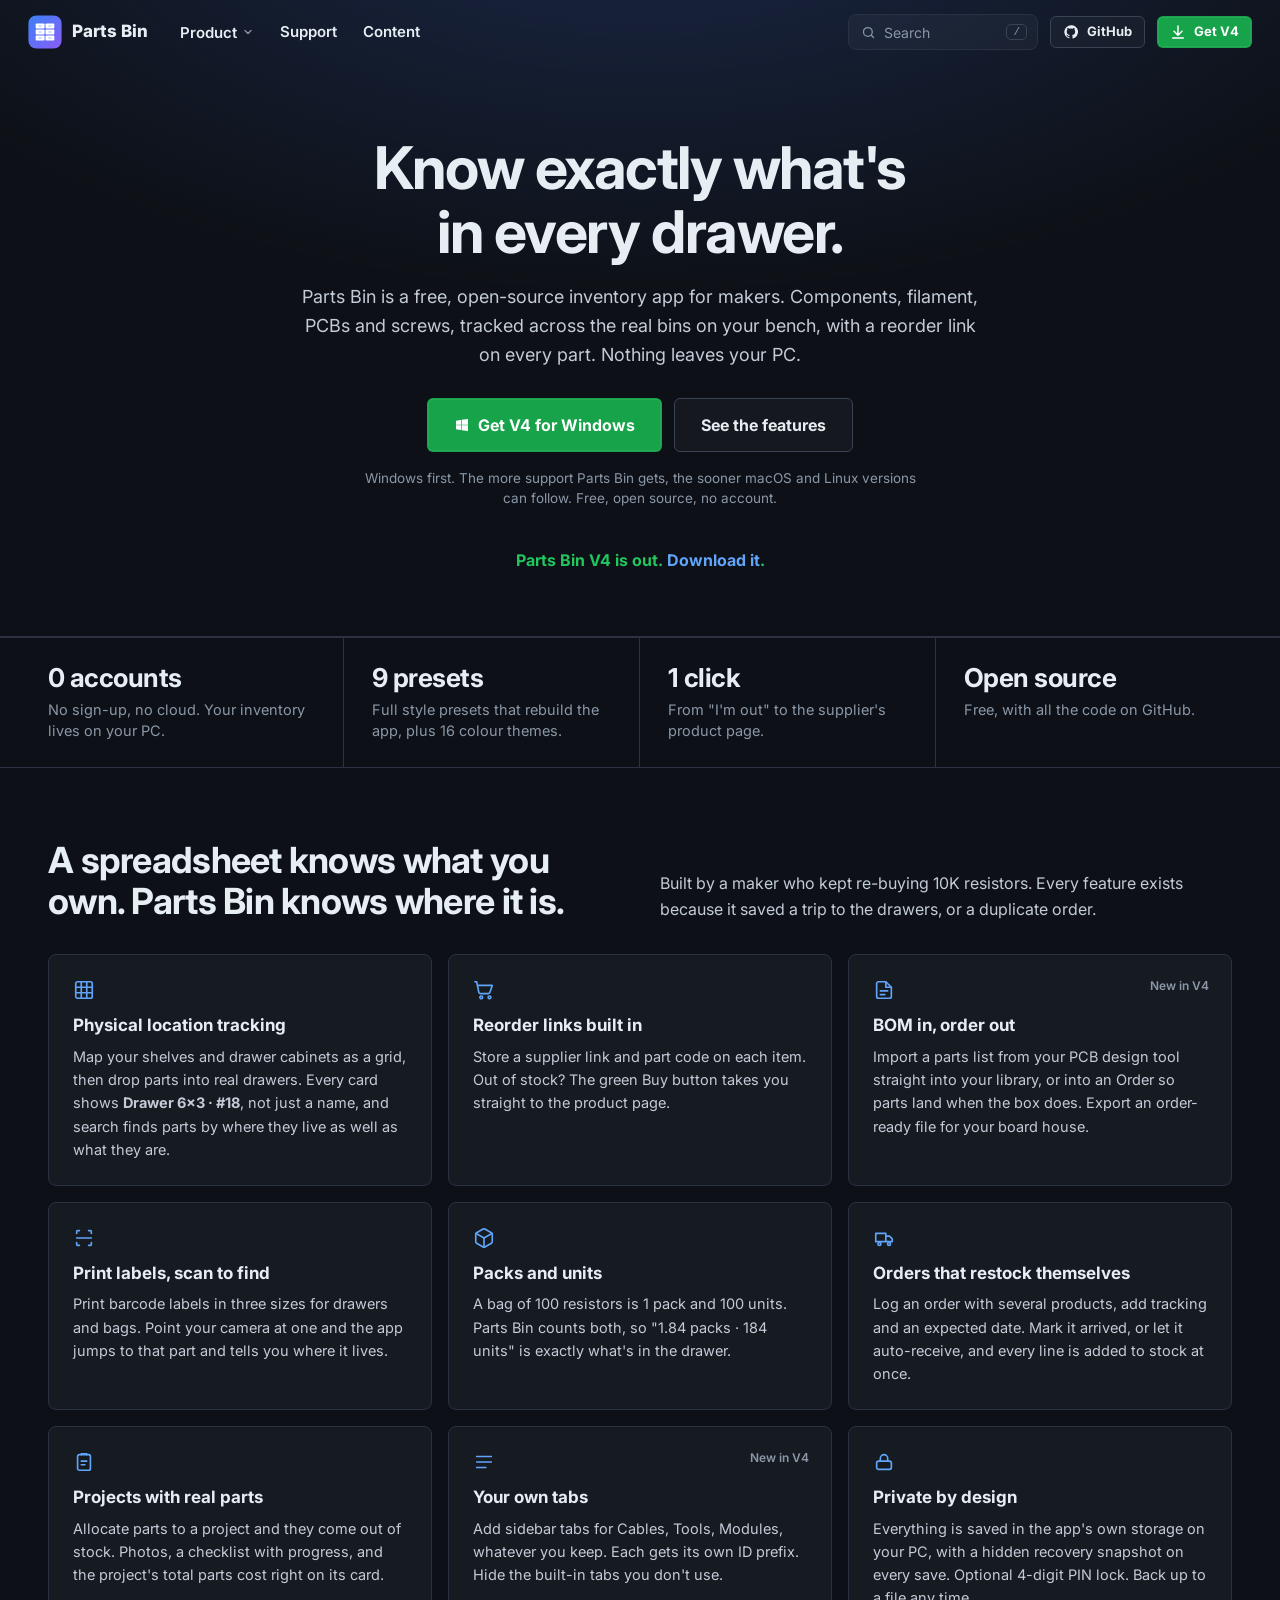
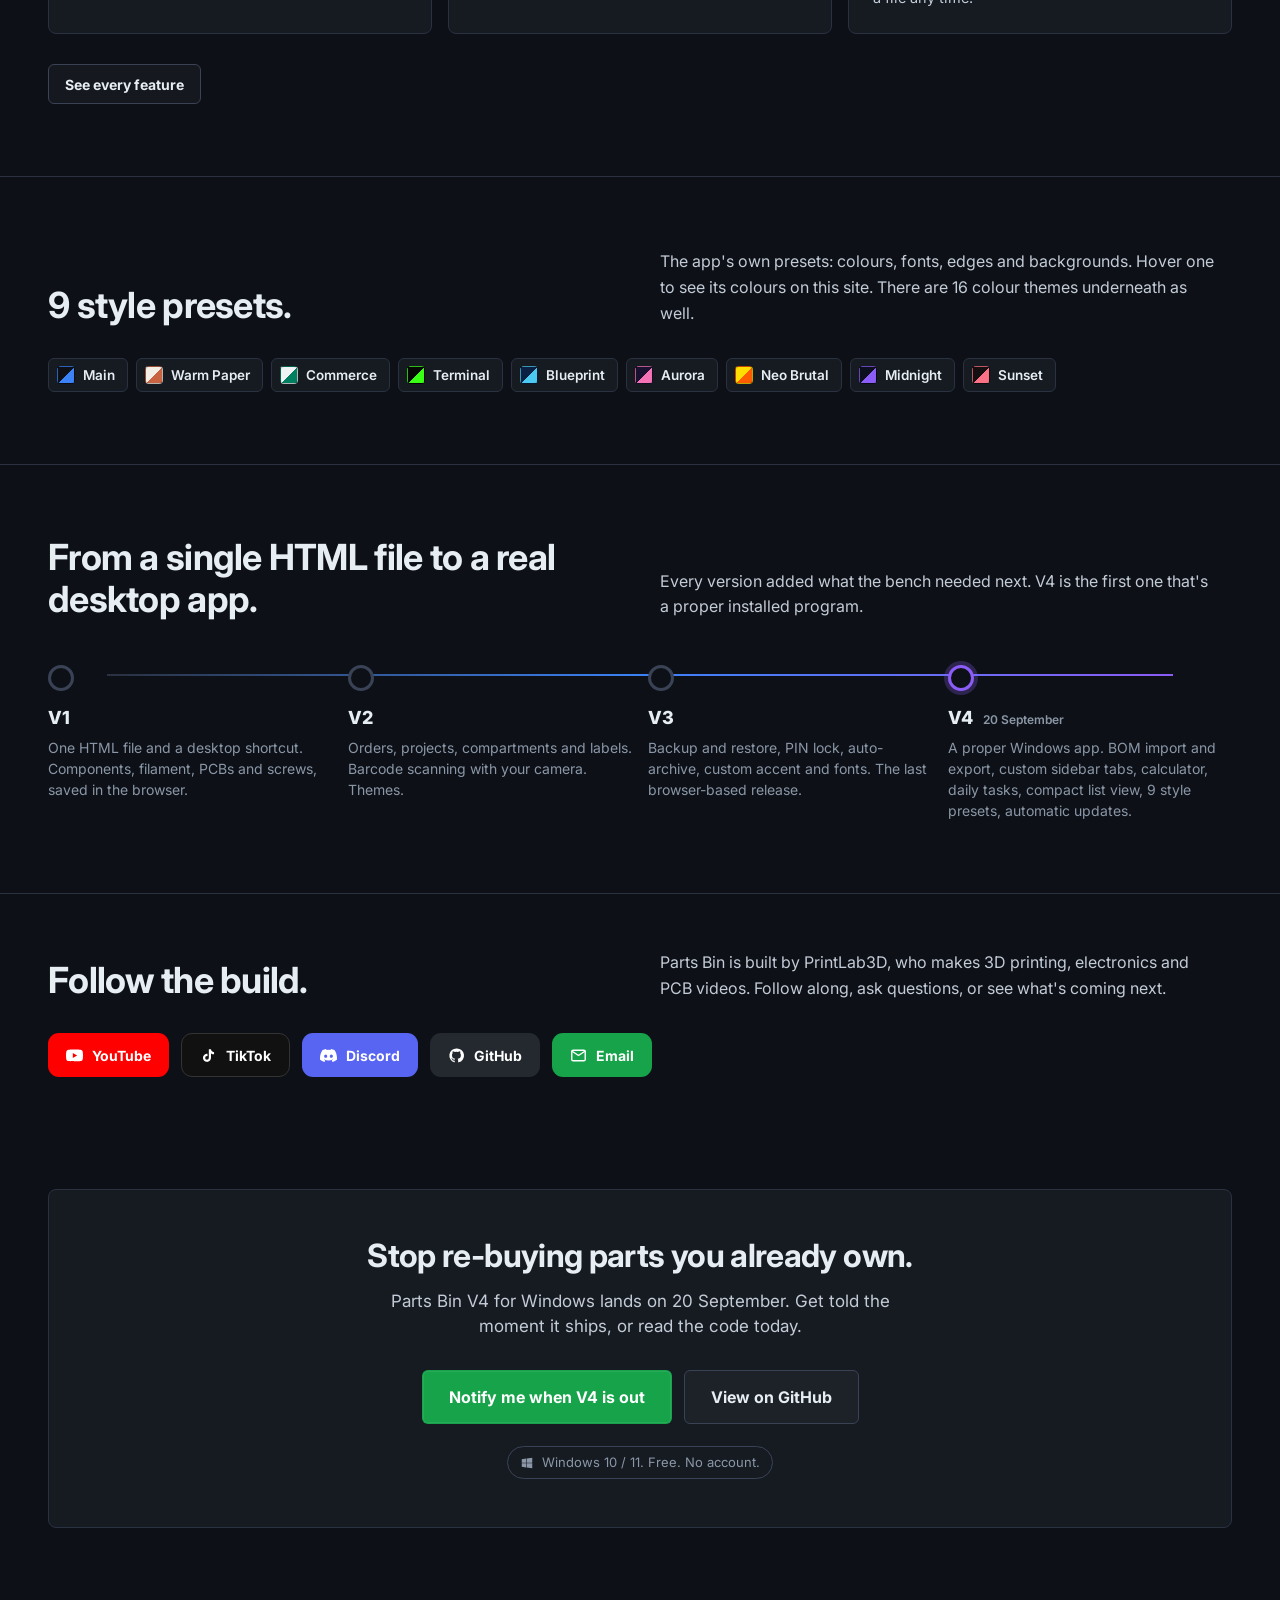
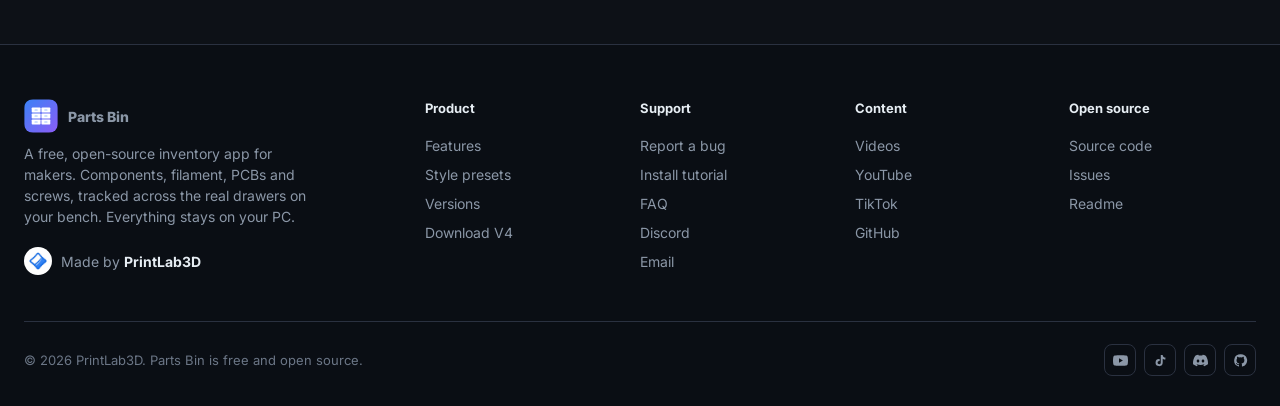
==== index.html @ e919264f "Add Parts Bin website Home, features, download, support and content pages with the V4 release countd" ====
<!DOCTYPE html>
<html lang="en">
<head>
<meta charset="UTF-8">
<meta name="viewport" content="width=device-width, initial-scale=1">
<title>Parts Bin, the inventory app for makers</title>
<meta name="description" content="Parts Bin is a free, open-source inventory app for electronics components, 3D-printer filament, PCBs and screws. It tracks the real drawers on your bench and keeps everything on your own PC.">
<meta name="theme-color" content="#0d1117">
<link rel="icon" href="favicon.ico">
<link rel="icon" type="image/svg+xml" href="assets/img/logo.svg">
<meta property="og:title" content="Parts Bin, the inventory app for makers">
<meta property="og:description" content="Components, filament, PCBs and screws, tracked across the real drawers on your bench. Free, open source, and everything stays on your PC.">
<meta property="og:type" content="website">
<meta property="og:url" content="https://printlab3d-official.github.io/">
<link rel="preconnect" href="https://fonts.googleapis.com"><link rel="preconnect" href="https://fonts.gstatic.com" crossorigin>
<link href="https://fonts.googleapis.com/css2?family=Inter:wght@400;500;600;700;800&display=swap" rel="stylesheet">
<link rel="stylesheet" href="assets/css/site.css">
</head>
<body data-page="home">

<!-- ================= HERO ================= -->
<section class="hero">
  <div class="wrap">
    <h1>Know exactly what's<br>in every drawer.</h1>
    <p class="lead">Parts Bin is a free, open-source inventory app for makers. Components, filament, PCBs and screws, tracked across the real bins on your bench, with a reorder link on every part. Nothing leaves your PC.</p>
    <div class="ctas">
      <a class="btn btn-green btn-lg" href="download.html"><svg viewBox="0 0 24 24" fill="currentColor"><path d="M3 5.5 10.5 4.4v7.1H3zM11.5 4.3 21 3v8.5h-9.5zM3 12.5h7.5v7.1L3 18.5zM11.5 12.5H21V21l-9.5-1.3z"/></svg>Get V4 for Windows</a>
      <a class="btn btn-ghost btn-lg" href="features.html">See the features</a>
    </div>
    <p class="note">Windows first. The more support Parts Bin gets, the sooner macOS and Linux versions can follow. Free, open source, no account.</p>

    <div class="cd" data-countdown>
      <span class="lbl">V4 releases in</span>
      <div class="units">
        <div class="u"><b data-d>0</b><span>days</span></div><span class="sep">:</span>
        <div class="u"><b data-h>00</b><span>hours</span></div><span class="sep">:</span>
        <div class="u"><b data-m>00</b><span>minutes</span></div><span class="sep">:</span>
        <div class="u"><b data-s>00</b><span>seconds</span></div>
      </div>
    </div>
  </div>
</section>

<!-- ================= STATS ================= -->
<div class="stats4"><div class="wrap">
  <div class="s rv"><b>0 accounts</b><span>No sign-up, no cloud. Your inventory lives on your PC.</span></div>
  <div class="s rv d1"><b>9 presets</b><span>Full style presets that rebuild the app, plus 16 colour themes.</span></div>
  <div class="s rv d2"><b>1 click</b><span>From "I'm out" to the supplier's product page.</span></div>
  <div class="s rv d3"><b>Open source</b><span>Free, with all the code on GitHub.</span></div>
</div></div>

<!-- ================= FEATURES ================= -->
<section class="sec" id="features">
  <div class="wrap">
    <div class="shead">
      <h2 class="t rv">A spreadsheet knows what you own. Parts Bin knows where it is.</h2>
      <p class="rv d1">Built by a maker who kept re-buying 10K resistors. Every feature exists because it saved a trip to the drawers, or a duplicate order.</p>
    </div>
    <div class="fgrid">
      <div class="fcard rv"><div class="ic"><svg viewBox="0 0 24 24" fill="none" stroke="currentColor" stroke-width="1.8" stroke-linecap="round" stroke-linejoin="round"><rect x="3" y="3" width="18" height="18" rx="2"/><path d="M3 9h18M3 15h18M9 3v18M15 3v18"/></svg></div><h3>Physical location tracking</h3><p>Map your shelves and drawer cabinets as a grid, then drop parts into real drawers. Every card shows <b>Drawer 6x3 · #18</b>, not just a name, and search finds parts by where they live as well as what they are.</p></div>
      <div class="fcard rv d1"><div class="ic"><svg viewBox="0 0 24 24" fill="none" stroke="currentColor" stroke-width="1.8" stroke-linecap="round" stroke-linejoin="round"><circle cx="9" cy="20" r="1.5"/><circle cx="18" cy="20" r="1.5"/><path d="M2 3h2l2.3 11.4a2 2 0 0 0 2 1.6h8.2a2 2 0 0 0 2-1.6L21 7H6"/></svg></div><h3>Reorder links built in</h3><p>Store a supplier link and part code on each item. Out of stock? The green Buy button takes you straight to the product page.</p></div>
      <div class="fcard rv d2"><span class="tag">New in V4</span><div class="ic"><svg viewBox="0 0 24 24" fill="none" stroke="currentColor" stroke-width="1.8" stroke-linecap="round" stroke-linejoin="round"><path d="M14 3H6a2 2 0 0 0-2 2v14a2 2 0 0 0 2 2h12a2 2 0 0 0 2-2V9z"/><path d="M14 3v6h6M8 13h8M8 17h5"/></svg></div><h3>BOM in, order out</h3><p>Import a parts list from your PCB design tool straight into your library, or into an Order so parts land when the box does. Export an order-ready file for your board house.</p></div>
      <div class="fcard rv"><div class="ic"><svg viewBox="0 0 24 24" fill="none" stroke="currentColor" stroke-width="1.8" stroke-linecap="round" stroke-linejoin="round"><path d="M4 7V5a1 1 0 0 1 1-1h2M17 4h2a1 1 0 0 1 1 1v2M20 17v2a1 1 0 0 1-1 1h-2M7 20H5a1 1 0 0 1-1-1v-2"/><path d="M4 12h16"/></svg></div><h3>Print labels, scan to find</h3><p>Print barcode labels in three sizes for drawers and bags. Point your camera at one and the app jumps to that part and tells you where it lives.</p></div>
      <div class="fcard rv d1"><div class="ic"><svg viewBox="0 0 24 24" fill="none" stroke="currentColor" stroke-width="1.8" stroke-linecap="round" stroke-linejoin="round"><path d="M21 16V8a2 2 0 0 0-1-1.73l-7-4a2 2 0 0 0-2 0l-7 4A2 2 0 0 0 3 8v8a2 2 0 0 0 1 1.73l7 4a2 2 0 0 0 2 0l7-4A2 2 0 0 0 21 16z"/><path d="M3.27 6.96 12 12.01l8.73-5.05M12 22.08V12"/></svg></div><h3>Packs and units</h3><p>A bag of 100 resistors is 1 pack and 100 units. Parts Bin counts both, so "1.84 packs · 184 units" is exactly what's in the drawer.</p></div>
      <div class="fcard rv d2"><div class="ic"><svg viewBox="0 0 24 24" fill="none" stroke="currentColor" stroke-width="1.8" stroke-linecap="round" stroke-linejoin="round"><path d="M3 7h11v9H3zM14 10h4l3 3v3h-7z"/><circle cx="7" cy="18.5" r="1.6"/><circle cx="17.5" cy="18.5" r="1.6"/></svg></div><h3>Orders that restock themselves</h3><p>Log an order with several products, add tracking and an expected date. Mark it arrived, or let it auto-receive, and every line is added to stock at once.</p></div>
      <div class="fcard rv"><div class="ic"><svg viewBox="0 0 24 24" fill="none" stroke="currentColor" stroke-width="1.8" stroke-linecap="round" stroke-linejoin="round"><rect x="5" y="4" width="14" height="17" rx="2"/><path d="M9 4V3h6v1M9 11h6M9 15h4"/></svg></div><h3>Projects with real parts</h3><p>Allocate parts to a project and they come out of stock. Photos, a checklist with progress, and the project's total parts cost right on its card.</p></div>
      <div class="fcard rv d1"><span class="tag">New in V4</span><div class="ic"><svg viewBox="0 0 24 24" fill="none" stroke="currentColor" stroke-width="1.8" stroke-linecap="round" stroke-linejoin="round"><path d="M4 6h16M4 12h16M4 18h10"/></svg></div><h3>Your own tabs</h3><p>Add sidebar tabs for Cables, Tools, Modules, whatever you keep. Each gets its own ID prefix. Hide the built-in tabs you don't use.</p></div>
      <div class="fcard rv d2"><div class="ic"><svg viewBox="0 0 24 24" fill="none" stroke="currentColor" stroke-width="1.8" stroke-linecap="round" stroke-linejoin="round"><rect x="4" y="11" width="16" height="9" rx="2"/><path d="M8 11V8a4 4 0 0 1 8 0v3"/></svg></div><h3>Private by design</h3><p>Everything is saved in the app's own storage on your PC, with a hidden recovery snapshot on every save. Optional 4-digit PIN lock. Back up to a file any time.</p></div>
    </div>
    <div style="margin-top:30px"><a class="btn btn-ghost" href="features.html">See every feature</a></div>
  </div>
</section>

<!-- ================= STYLE PRESETS ================= -->
<section class="sec bt" id="themes">
  <div class="wrap">
    <div class="shead">
      <h2 class="t rv">9 style presets.</h2>
      <p class="rv d1">The app's own presets: colours, fonts, edges and backgrounds. Hover one to see its colours on this site. There are 16 colour themes underneath as well.</p>
    </div>
    <div class="pgrid rv d1" id="pgrid"></div>
  </div>
</section>

<!-- ================= VERSIONS ================= -->
<section class="sec bt" id="versions">
  <div class="wrap">
    <div class="shead">
      <h2 class="t rv">From a single HTML file to a real desktop app.</h2>
      <p class="rv d1">Every version added what the bench needed next. V4 is the first one that's a proper installed program.</p>
    </div>
    <div class="tl" style="margin-top:0">
      <div class="v rv"><h4>V1</h4><p>One HTML file and a desktop shortcut. Components, filament, PCBs and screws, saved in the browser.</p></div>
      <div class="v rv d1"><h4>V2</h4><p>Orders, projects, compartments and labels. Barcode scanning with your camera. Themes.</p></div>
      <div class="v rv d2"><h4>V3</h4><p>Backup and restore, PIN lock, auto-archive, custom accent and fonts. The last browser-based release.</p></div>
      <div class="v now rv d3"><h4>V4 <small>20 September</small></h4><p>A proper Windows app. BOM import and export, custom sidebar tabs, calculator, daily tasks, compact list view, 9 style presets, automatic updates.</p></div>
    </div>
  </div>
</section>

<!-- ================= SOCIALS ================= -->
<section class="sec bt tight" id="social">
  <div class="wrap">
    <div class="shead"><h2 class="t rv">Follow the build.</h2><p class="rv d1">Parts Bin is built by PrintLab3D, who makes 3D printing, electronics and PCB videos. Follow along, ask questions, or see what's coming next.</p></div>
    <div class="socials rv d2" style="justify-content:flex-start;margin-top:0">
      <a class="social" style="background:#FF0000" href="https://www.youtube.com/@PrintLab3D000" target="_blank" rel="noopener"><svg viewBox="0 0 24 24" fill="currentColor"><path d="M23.5 6.2a3 3 0 0 0-2.1-2.1C19.5 3.6 12 3.6 12 3.6s-7.5 0-9.4.5A3 3 0 0 0 .5 6.2 31 31 0 0 0 0 12a31 31 0 0 0 .5 5.8 3 3 0 0 0 2.1 2.1c1.9.5 9.4.5 9.4.5s7.5 0 9.4-.5a3 3 0 0 0 2.1-2.1A31 31 0 0 0 24 12a31 31 0 0 0-.5-5.8zM9.6 15.6V8.4l6.2 3.6z"/></svg>YouTube</a>
      <a class="social" style="background:#111;border:1px solid #333" href="https://www.tiktok.com/@printlab3d64" target="_blank" rel="noopener"><svg viewBox="0 0 24 24" fill="currentColor"><path d="M16.6 5.82A4.28 4.28 0 0 1 15.54 3h-3.09v12.4a2.59 2.59 0 1 1-2.6-2.6c.27 0 .53.04.78.12V9.66a5.7 5.7 0 1 0 4.91 5.64V9.01a7.35 7.35 0 0 0 4.3 1.38V7.3a4.35 4.35 0 0 1-3.24-1.48z"/></svg>TikTok</a>
      <a class="social" style="background:#5865F2" href="https://discord.gg/n8M3V4SaHJ" target="_blank" rel="noopener"><svg viewBox="0 0 24 24" fill="currentColor"><path d="M20.317 4.369a19.79 19.79 0 0 0-4.885-1.515.074.074 0 0 0-.079.037c-.21.375-.444.864-.608 1.249a18.27 18.27 0 0 0-5.487 0 12.64 12.64 0 0 0-.617-1.25.077.077 0 0 0-.079-.036A19.736 19.736 0 0 0 3.677 4.37a.07.07 0 0 0-.032.027C.533 9.046-.32 13.58.099 18.057a.082.082 0 0 0 .031.057 19.9 19.9 0 0 0 5.993 3.03.078.078 0 0 0 .084-.028c.462-.63.874-1.295 1.226-1.994a.076.076 0 0 0-.041-.106 13.107 13.107 0 0 1-1.872-.892.077.077 0 0 1-.008-.128c.126-.094.252-.192.372-.291a.074.074 0 0 1 .077-.01c3.928 1.793 8.18 1.793 12.062 0a.074.074 0 0 1 .078.009c.12.099.246.198.373.292a.077.077 0 0 1-.006.127 12.3 12.3 0 0 1-1.873.891.077.077 0 0 0-.041.107c.36.698.772 1.362 1.225 1.993a.076.076 0 0 0 .084.028 19.839 19.839 0 0 0 6.002-3.03.077.077 0 0 0 .032-.054c.5-5.177-.838-9.674-3.549-13.66a.061.061 0 0 0-.031-.03zM8.02 15.331c-1.183 0-2.157-1.085-2.157-2.419 0-1.333.955-2.419 2.157-2.419 1.21 0 2.176 1.096 2.157 2.42 0 1.333-.956 2.418-2.157 2.418zm7.975 0c-1.183 0-2.157-1.085-2.157-2.419 0-1.333.955-2.419 2.157-2.419 1.21 0 2.176 1.096 2.157 2.42 0 1.333-.946 2.418-2.157 2.418z"/></svg>Discord</a>
      <a class="social" style="background:#24292f" href="https://github.com/PrintLab3D-Official" target="_blank" rel="noopener"><svg viewBox="0 0 24 24" fill="currentColor"><path d="M12 2a10 10 0 0 0-3.2 19.5c.5.1.7-.2.7-.5v-1.7C6.7 19.7 6.1 18 6.1 18c-.4-1.1-1-1.4-1-1.4-.9-.6.1-.6.1-.6 1 .1 1.5 1 1.5 1 .9 1.5 2.3 1.1 2.9.8.1-.6.3-1.1.6-1.3-2.2-.3-4.6-1.1-4.6-5 0-1.1.4-2 1-2.7 0-.3-.4-1.3.1-2.7 0 0 .8-.3 2.7 1a9.4 9.4 0 0 1 5 0c1.9-1.3 2.7-1 2.7-1 .5 1.4.2 2.4.1 2.7.6.7 1 1.6 1 2.7 0 3.9-2.4 4.7-4.6 5 .4.3.7.9.7 1.9v2.8c0 .3.2.6.7.5A10 10 0 0 0 12 2z"/></svg>GitHub</a>
      <a class="social" style="background:#16a34a" href="mailto:PrintLab3D@outlook.com.au"><svg viewBox="0 0 24 24" fill="none" stroke="currentColor" stroke-width="2" stroke-linecap="round" stroke-linejoin="round"><rect x="2.5" y="4.5" width="19" height="15" rx="2"/><path d="M3 6l9 6 9-6"/></svg>Email</a>
    </div>
  </div>
</section>

<!-- ================= CTA ================= -->
<section class="sec tight">
  <div class="wrap">
    <div class="band rv">
      <h2>Stop re-buying parts you already own.</h2>
      <p>Parts Bin V4 for Windows lands on 20 September. Get told the moment it ships, or read the code today.</p>
      <div class="ctas">
        <a class="btn btn-green btn-lg" href="#" data-notify>Notify me when V4 is out</a>
        <a class="btn btn-ghost btn-lg" href="https://github.com/PrintLab3D-Official/Part-bin" target="_blank" rel="noopener">View on GitHub</a>
      </div>
      <div class="win"><svg viewBox="0 0 24 24" fill="currentColor"><path d="M3 5.5 10.5 4.4v7.1H3zM11.5 4.3 21 3v8.5h-9.5zM3 12.5h7.5v7.1L3 18.5zM11.5 12.5H21V21l-9.5-1.3z"/></svg>Windows 10 / 11. Free. No account.</div>
    </div>
  </div>
</section>

<script src="assets/js/site.js"></script>
</body>
</html>
---- assets/css/site.css ----
/* =====================================================================
   Parts Bin website, shared stylesheet
   Every colour is a variable so the theme hover can recolour the whole
   site. Defaults mirror the app's own "Dark" theme.
   ===================================================================== */
:root{
  --bg:#0d1117; --bg0:#0a0e14; --bg2:#161b22; --bg3:#1c2230; --bg4:#21283a;
  --line:#2a3140; --line2:#3a4256;
  --txt:#e6edf3; --txt2:#c3cbd6; --mut:#8b97a7; --mut2:#6b7686;
  --accent:#3b82f6; --accent2:#60a5fa; --violet:#8b5cf6;
  --green:#22c55e; --green2:#16a34a; --amber:#f59e0b; --red:#ef4444;
  --hero:#1b2848; --onaccent:#fff;
  --radius:14px;
  --shadow:0 8px 30px rgba(0,0,0,.35); --shadow-lg:0 30px 80px rgba(0,0,0,.55);
  --font:"Inter",-apple-system,BlinkMacSystemFont,"Segoe UI",Roboto,Helvetica,Arial,sans-serif;
  --mono:ui-monospace,SFMono-Regular,"SF Mono",Menlo,Consolas,"Liberation Mono",monospace;
  --nav-h:64px; --max:1680px; --rad:8px; --rad-sm:6px;
}
:root.light{--shadow:0 8px 30px rgba(20,30,50,.12);--shadow-lg:0 30px 80px rgba(20,30,50,.18)}
*{box-sizing:border-box;margin:0;padding:0}
html{scroll-behavior:smooth;-webkit-text-size-adjust:100%}
html.theming,html.theming *{transition:background-color .35s,color .35s,border-color .35s!important}
body{font-family:var(--site-font,var(--font));background:var(--bg);color:var(--txt);line-height:1.5;-webkit-font-smoothing:antialiased;overflow-x:hidden}
img,svg{display:block;max-width:100%}
a{color:var(--accent2);text-decoration:none}
a:hover{text-decoration:underline}
button{font-family:inherit;cursor:pointer;border:none;background:none;color:inherit}
::selection{background:color-mix(in srgb,var(--accent) 35%,transparent)}
.wrap{max-width:var(--max);margin:0 auto;padding:0 48px}
@media (max-width:760px){.wrap{padding:0 20px}}
:focus-visible{outline:2px solid var(--accent2);outline-offset:3px;border-radius:6px}
code{font-family:var(--mono);font-size:.9em;background:var(--bg3);padding:1px 6px;border-radius:5px;color:var(--accent2)}

/* ---------- header: transparent over the hero, like GitHub ---------- */
.hdr{position:sticky;top:0;z-index:50;height:var(--nav-h);background:transparent;transition:background .25s,box-shadow .25s}
.hdr.solid{background:var(--bg);background:color-mix(in srgb,var(--bg) 88%,transparent);backdrop-filter:blur(14px);-webkit-backdrop-filter:blur(14px);box-shadow:0 1px 0 var(--line)}
.hdr .wrap{display:flex;align-items:center;gap:6px;height:100%;max-width:none;padding:0 28px}
.brand{display:flex;align-items:center;gap:10px;font-weight:800;font-size:17px;color:var(--txt);margin-right:14px;white-space:nowrap}
.brand:hover{text-decoration:none}
.brand img{width:34px;height:34px;border-radius:9px;box-shadow:0 4px 14px rgba(99,102,241,.35)}
.nav{display:flex;align-items:center;gap:2px}
.nav>li{list-style:none;position:relative}
.nav>li>a,.nav>li>button{display:flex;align-items:center;gap:5px;padding:9px 12px;border-radius:8px;font-size:15px;font-weight:600;color:var(--txt)}
.nav>li>a:hover,.nav>li>button:hover,.nav>li.open>button{background:color-mix(in srgb,var(--txt) 8%,transparent);text-decoration:none}
.nav .chev{width:12px;height:12px;opacity:.6;transition:transform .2s}
.nav>li.open .chev{transform:rotate(180deg)}
.menu{position:absolute;top:100%;margin-top:8px;left:0;min-width:300px;background:var(--bg2);border:1px solid var(--line);border-radius:12px;box-shadow:var(--shadow-lg);padding:8px;opacity:0;transform:translateY(-6px);pointer-events:none;transition:opacity .16s,transform .16s;z-index:60}
.nav>li.open .menu{opacity:1;transform:none;pointer-events:auto}
.menu a{display:flex;gap:12px;align-items:flex-start;padding:10px;border-radius:9px;color:var(--txt)}
.menu a:hover{background:var(--bg3);text-decoration:none}
.menu .mi{width:36px;height:36px;border-radius:9px;display:grid;place-items:center;flex-shrink:0;background:var(--bg3);color:var(--accent2)}
.menu .mi svg{width:18px;height:18px}
.menu b{display:block;font-size:14px}
.menu span{display:block;font-size:12.5px;color:var(--mut);line-height:1.35}
.menu::before{content:"";position:absolute;left:0;right:0;top:-10px;height:12px}
.hdr .sp{flex:1}
.srch{display:flex;align-items:center;gap:8px;height:36px;padding:0 10px 0 12px;border:1px solid var(--line);border-radius:8px;background:color-mix(in srgb,var(--txt) 4%,transparent);color:var(--mut);font-size:14px;min-width:190px;cursor:text}
.srch:hover{border-color:var(--line2);color:var(--txt)}
.srch svg{width:15px;height:15px;flex-shrink:0}
.srch kbd{margin-left:auto;font-family:var(--mono);font-size:11px;border:1px solid var(--line2);border-radius:5px;padding:1px 6px;color:var(--mut)}
.btn{display:inline-flex;align-items:center;justify-content:center;gap:8px;height:40px;padding:0 16px;border-radius:var(--rad-sm);font-weight:700;font-size:14px;white-space:nowrap;transition:.15s;border:1px solid transparent}
.btn:hover{text-decoration:none}
.btn svg{width:16px;height:16px}
.btn-ghost{border-color:var(--line2);color:var(--txt);background:color-mix(in srgb,var(--txt) 3%,transparent)}
.btn-ghost:hover{background:color-mix(in srgb,var(--txt) 8%,transparent)}
.btn-green{background:var(--green2);color:#fff;box-shadow:0 0 0 1px rgba(255,255,255,.08) inset}
.btn-green:hover{filter:brightness(1.1)}
.btn-blue{background:var(--accent);color:var(--onaccent)}
.btn-blue:hover{background:var(--accent2)}
.btn-lg{height:54px;padding:0 26px;font-size:16px;border-radius:var(--rad-sm)}
.btn-sm{height:32px;padding:0 12px;font-size:13px}
.hdr .cta{margin-left:6px}
.burger{display:none;width:40px;height:40px;border-radius:8px;place-items:center;border:1px solid var(--line)}
.burger svg{width:20px;height:20px}
@media (max-width:960px){
  .nav{position:fixed;inset:var(--nav-h) 0 0 0;background:var(--bg);flex-direction:column;align-items:stretch;padding:14px 20px;gap:4px;overflow:auto;display:none;border-top:1px solid var(--line)}
  .nav.show{display:flex}
  .nav>li>a,.nav>li>button{width:100%;font-size:17px;padding:13px 10px}
  .menu{position:static;opacity:1;transform:none;pointer-events:auto;display:none;box-shadow:none;border:none;background:transparent;padding:0 0 6px 8px;min-width:0}
  .nav>li.open .menu{display:block}
  .srch{display:none}
  .burger{display:grid}
  .hdr .cta.hide-m{display:none}
}

/* ---------- hero ---------- */
.hero{position:relative;margin-top:calc(-1 * var(--nav-h));padding:calc(var(--nav-h) + 72px) 0 64px;text-align:center;background:radial-gradient(1400px 700px at 50% -20%,var(--hero) 0%,transparent 60%),var(--bg);border-bottom:1px solid var(--line)}
.hero .wrap{position:relative;z-index:2}
.hero h1{font-size:clamp(36px,4.6vw,64px);line-height:1.08;letter-spacing:-.025em;font-weight:700;max-width:900px;margin:0 auto}
.hero h1 .g{color:var(--accent2)}
.hero p.lead{font-size:18px;color:var(--txt2);max-width:680px;margin:20px auto 28px;line-height:1.6}
.hero .ctas{display:flex;gap:12px;justify-content:center;flex-wrap:wrap}
.hero .note{margin-top:16px;font-size:13.5px;color:var(--mut);max-width:560px;margin-left:auto;margin-right:auto;line-height:1.5}
.hero .note code{font-size:12px}
.stars{position:absolute;inset:0;pointer-events:none;z-index:0}
.stars i{position:absolute;width:2px;height:2px;border-radius:50%;background:var(--txt);opacity:0;animation:twinkle var(--d,4s) ease-in-out infinite var(--dl,0s)}
@keyframes twinkle{0%,100%{opacity:0;transform:scale(.6)}50%{opacity:.8;transform:scale(1.2)}}

/* countdown */
.cd{display:inline-flex;flex-direction:column;align-items:center;gap:10px;margin:40px auto 0}
.cd .lbl{font-size:12px;font-weight:700;letter-spacing:.12em;text-transform:uppercase;color:var(--mut)}
.cd .units{display:flex;gap:10px}
.cd .u{min-width:88px;padding:12px 10px 10px;border-radius:var(--rad);background:var(--bg2);border:1px solid var(--line)}
.cd .u b{display:flex;justify-content:center;font-size:36px;font-weight:700;letter-spacing:-.02em;line-height:1;font-variant-numeric:tabular-nums}
.cd .u>span{display:block;font-size:11px;font-weight:600;color:var(--mut);margin-top:6px;text-transform:uppercase;letter-spacing:.08em}
.cd .sep{align-self:center;font-size:28px;color:var(--mut2);padding-bottom:16px}
.cd.done .units{display:none}
.cd.done .lbl{font-size:16px;text-transform:none;letter-spacing:0;color:var(--green)}
@media (max-width:560px){.cd .u{min-width:68px;padding:10px 6px}.cd .u b{font-size:28px}.cd .sep{display:none}.cd .units{gap:6px}}

/* hero stage: the two part cards */
.stage{position:relative;margin:0 auto;max-width:1120px;z-index:2;height:110px}
.glow{position:absolute;left:50%;bottom:-260px;width:1100px;height:520px;transform:translateX(-50%);background:radial-gradient(closest-side,color-mix(in srgb,var(--violet) 55%,transparent),color-mix(in srgb,var(--accent) 25%,transparent) 45%,transparent 70%);filter:blur(30px);pointer-events:none;z-index:0}
.cards{position:relative;z-index:2;display:flex;gap:26px;justify-content:center;align-items:flex-start;flex-wrap:wrap}
.cards .pcard{transform:rotate(var(--r,0deg)) translateY(var(--ty,0));transition:transform .4s cubic-bezier(.2,.7,.2,1)}
.cards .pcard:hover{transform:rotate(0) translateY(-6px) scale(1.02)}
.cards .pcard:first-child{--r:-2.5deg;--ty:10px}
.cards .pcard:last-child{--r:2.5deg}

/* part card, drawn to match the app's item card */
.pcard{width:300px;background:var(--bg2);border:1px solid var(--line);border-radius:var(--rad);overflow:hidden;box-shadow:var(--shadow-lg);text-align:left;position:relative}
.pcard .ph{height:170px;display:grid;place-items:center;background:var(--bg3);position:relative}
.pcard .ph img{width:100%;height:100%;object-fit:cover}
.pcard .ph .ex{display:grid;place-items:center;gap:8px;width:82%;height:74%;border:2px dashed var(--line2);border-radius:12px;color:var(--mut);font-size:13px;font-weight:600}
.pcard .ph .ex svg{width:26px;height:26px;opacity:.6}
.pcard .pid{position:absolute;top:12px;right:12px;font-family:var(--mono);font-size:11px;font-weight:700;background:rgba(0,0,0,.6);color:#fff;padding:3px 8px;border-radius:6px}
.pcard .bd{padding:14px 16px 16px}
.pcard .nm{font-weight:700;font-size:16px;line-height:1.25;margin-bottom:9px}
.pcard .chips{display:flex;gap:5px;flex-wrap:wrap;margin-bottom:12px}
.pcard .chip{display:inline-flex;align-items:center;gap:5px;font-size:11.5px;padding:3px 8px;border-radius:7px;background:var(--bg3);border:1px solid var(--line);color:var(--mut);white-space:nowrap}
.pcard .chip b{color:var(--txt);font-weight:700}
.pcard .chip svg{width:12px;height:12px}
.pcard .qty{display:flex;align-items:center;gap:8px;font-size:13px;color:var(--mut)}
.pcard .qty b{font-size:22px;color:var(--txt);font-weight:700}
.pcard .qty .st{margin-left:auto;display:flex;gap:5px}
.pcard .qty .st i{width:28px;height:28px;border-radius:8px;background:var(--bg3);border:1px solid var(--line);color:var(--txt);display:grid;place-items:center;font-size:16px;font-weight:700;font-style:normal}
.pcard .row{display:flex;gap:8px;margin-top:12px;align-items:center}
.pcard .buy{flex:1;display:flex;align-items:center;justify-content:center;gap:7px;height:36px;border-radius:9px;background:var(--green);color:#fff;font-size:13.5px;font-weight:700}
.pcard .buy svg{width:15px;height:15px}
.pcard .ib{width:36px;height:36px;border-radius:9px;background:var(--bg3);border:1px solid var(--line);display:grid;place-items:center;color:var(--txt)}
.pcard .ib svg{width:15px;height:15px}
@media (max-width:700px){.cards{gap:16px}.pcard{width:min(300px,100%)}.cards .pcard{--r:0deg;--ty:0}}

/* ---------- trust strip ---------- */
.strip{border-top:1px solid var(--line);border-bottom:1px solid var(--line);background:var(--bg2)}
.strip .wrap{display:grid;grid-template-columns:repeat(4,1fr);gap:20px;padding:30px 24px}
.strip .s b{display:block;font-size:30px;font-weight:800;letter-spacing:-.02em;line-height:1}
.strip .s b .u{font-size:16px;color:var(--mut);margin-left:3px;font-weight:600}
.strip .s span{display:block;font-size:13.5px;color:var(--mut);margin-top:6px}
@media (max-width:760px){.strip .wrap{grid-template-columns:repeat(2,1fr)}}

/* ---------- sections ---------- */
section.sec{padding:72px 0}
section.sec.tight{padding:56px 0}
.kicker{display:inline-block;font-size:22px;font-weight:700;color:var(--accent2);margin-bottom:10px;letter-spacing:-.01em}
.kicker.v{color:var(--violet)}.kicker.g{color:var(--green)}.kicker.a{color:var(--amber)}.kicker.r{color:var(--red)}
h2.t{font-size:clamp(26px,3vw,36px);letter-spacing:-.02em;line-height:1.15;font-weight:700;max-width:820px}
p.sub{font-size:18px;color:var(--txt2);max-width:640px;margin-top:18px;line-height:1.55}
.center{text-align:center}.center h2.t,.center p.sub{margin-left:auto;margin-right:auto}
.bt{border-top:1px solid var(--line)}
.grid2{display:grid;grid-template-columns:1fr 1fr;gap:18px}
@media (max-width:760px){.grid2{grid-template-columns:1fr}}
.mt{margin-top:40px}

/* feature grid */
.fgrid{display:grid;grid-template-columns:repeat(3,1fr);gap:16px;margin-top:0}

.fgrid.bento .fcard:first-child,.fgrid.bento .fcard:last-child{grid-column:span 2}
@media (max-width:960px){.fgrid.bento .fcard:first-child,.fgrid.bento .fcard:last-child{grid-column:span 2}}
@media (max-width:600px){.fgrid.bento .fcard:first-child,.fgrid.bento .fcard:last-child{grid-column:auto}}
.fgrid .fcard{padding:24px}
.fcard{position:relative;background:var(--bg2);border:1px solid var(--line);border-radius:var(--rad);padding:26px;overflow:hidden;transition:transform .25s,border-color .25s}
.fcard:hover{border-color:var(--line2)}
.fcard:before{content:"";position:absolute;inset:0;background:radial-gradient(400px 200px at var(--mx,50%) var(--my,0%),color-mix(in srgb,var(--accent) 14%,transparent),transparent 60%);opacity:0;transition:opacity .3s;pointer-events:none}
.fcard:hover:before{opacity:0}
.fcard .ic{width:22px;height:22px;display:grid;place-items:center;color:var(--accent2);margin-bottom:12px}
.fcard .ic svg{width:22px;height:22px}
.fcard h3{font-size:17px;font-weight:700;margin-bottom:6px}
.fcard p{font-size:14.5px;color:var(--txt2);line-height:1.6}
.fcard .tag{position:absolute;top:22px;right:22px;font-size:12px;font-weight:600;color:var(--mut)}
@media (max-width:960px){.fgrid{grid-template-columns:repeat(2,1fr)}}
@media (max-width:600px){.fgrid{grid-template-columns:1fr}}

/* split rows */
.split{display:grid;grid-template-columns:1fr 1fr;gap:64px;align-items:center;padding:60px 0}
.split.rev>.txt{order:2}
.split .txt h3{font-size:clamp(26px,3vw,38px);letter-spacing:-.025em;line-height:1.12;font-weight:600;margin-bottom:16px}
.split .txt p{font-size:17px;color:var(--txt2);line-height:1.6}
.split .txt ul{margin-top:18px;display:grid;gap:10px}
.split .txt li{list-style:none;display:flex;gap:10px;align-items:flex-start;font-size:15px;color:var(--txt2)}
.split .txt li svg{width:18px;height:18px;flex-shrink:0;margin-top:2px;color:var(--green)}
.split .art{display:grid;place-items:center}
@media (max-width:860px){.split{grid-template-columns:1fr;gap:28px;padding:36px 0}.split.rev>.txt{order:0}}

/* ---------- theme picker ---------- */
.tpick{margin-top:44px}
.tgrid{display:grid;grid-template-columns:repeat(8,1fr);gap:10px}
.tgrid button{display:flex;flex-direction:column;align-items:center;gap:8px;padding:12px 8px;border-radius:14px;border:1px solid var(--line);background:var(--bg2);font-size:12.5px;font-weight:600;color:var(--mut);transition:.15s}
.tgrid button i{width:44px;height:44px;border-radius:50%;border:2px solid rgba(255,255,255,.12);box-shadow:0 4px 14px rgba(0,0,0,.35)}
.tgrid button:hover,.tgrid button.on{color:var(--txt);border-color:var(--accent2);transform:translateY(-3px)}
.tgrid button.on{box-shadow:0 0 0 3px color-mix(in srgb,var(--accent) 30%,transparent)}
.tnote{text-align:center;color:var(--mut);font-size:14px;margin-top:18px}
.tnote b{color:var(--txt)}
@media (max-width:960px){.tgrid{grid-template-columns:repeat(4,1fr)}}
@media (max-width:480px){.tgrid{grid-template-columns:repeat(3,1fr)}}

/* ---------- timeline ---------- */
.tl{display:grid;grid-template-columns:repeat(4,1fr);gap:16px;margin-top:50px;position:relative}
.tl:before{content:"";position:absolute;left:5%;right:5%;top:22px;height:2px;background:linear-gradient(90deg,var(--line),var(--accent),var(--violet))}
.tl .v{position:relative;padding-top:52px}
.tl .v:before{content:"";position:absolute;left:0;top:13px;width:20px;height:20px;border-radius:50%;background:var(--bg);border:3px solid var(--line2)}
.tl .v.now:before{border-color:var(--violet);animation:pulse 2s infinite}
@keyframes pulse{0%,100%{box-shadow:0 0 0 6px color-mix(in srgb,var(--violet) 20%,transparent)}50%{box-shadow:0 0 0 12px color-mix(in srgb,var(--violet) 5%,transparent)}}
.tl .v h4{font-size:18px;font-weight:800;margin-bottom:6px}
.tl .v h4 small{font-weight:600;color:var(--mut);font-size:12px;margin-left:6px}
.tl .v p{font-size:14px;color:var(--mut);line-height:1.5}
@media (max-width:760px){.tl{grid-template-columns:1fr 1fr}.tl:before{display:none}}

/* ---------- socials row ---------- */
.socials{display:flex;gap:12px;flex-wrap:wrap;justify-content:center;margin-top:34px}
.social{display:inline-flex;align-items:center;gap:9px;height:44px;padding:0 18px;border-radius:11px;color:#fff;font-weight:700;font-size:14px;transition:.15s}
.social:hover{text-decoration:none;filter:brightness(1.1)}
.social svg{width:17px;height:17px}

/* ---------- CTA band ---------- */
.band{position:relative;border-radius:var(--rad);border:1px solid var(--line);background:var(--bg2);padding:48px 40px;text-align:center}
.band h2{font-size:clamp(24px,3vw,32px);letter-spacing:-.02em;font-weight:700;line-height:1.15}
.band p{color:var(--txt2);font-size:17px;max-width:560px;margin:14px auto 30px}
.band .ctas{display:flex;gap:12px;justify-content:center;flex-wrap:wrap}
.band .win{display:inline-flex;align-items:center;gap:8px;margin-top:22px;font-size:13px;color:var(--mut);border:1px solid var(--line2);padding:6px 12px;border-radius:999px}
.band .win svg{width:14px;height:14px}

/* ---------- inner page hero ---------- */
.phero{margin-top:calc(-1 * var(--nav-h));padding:calc(var(--nav-h) + 70px) 0 40px;background:radial-gradient(1000px 400px at 50% -30%,var(--hero) 0%,transparent 60%)}
.phero h1{font-size:clamp(32px,4vw,48px);letter-spacing:-.025em;line-height:1.1;font-weight:700}
.phero p{font-size:17px;color:var(--txt2);max-width:640px;margin-top:14px}
.pill{display:inline-flex;align-items:center;gap:6px;font-size:12px;font-weight:700;padding:5px 11px;border-radius:999px;background:var(--bg3);border:1px solid var(--line);color:var(--mut)}
a.pill:hover{text-decoration:none;color:var(--txt);border-color:var(--line2)}

/* ---------- download page ---------- */
.dl{display:grid;grid-template-columns:1.1fr .9fr;gap:40px;align-items:start;margin-top:30px}
.dlcard{background:var(--bg2);border:1px solid var(--line);border-radius:var(--rad);padding:34px;position:relative}
.dlcard .os{display:flex;align-items:center;gap:12px;margin-bottom:18px}
.dlcard .os .i{width:46px;height:46px;border-radius:12px;background:var(--bg3);display:grid;place-items:center}
.dlcard .os .i svg{width:24px;height:24px}
.dlcard .os b{font-size:20px;display:block}.dlcard .os span{font-size:13px;color:var(--mut)}
.dlcard .soon{display:inline-flex;align-items:center;gap:8px;font-size:13px;font-weight:700;color:var(--amber);background:color-mix(in srgb,var(--amber) 12%,transparent);border:1px solid color-mix(in srgb,var(--amber) 35%,transparent);padding:6px 12px;border-radius:999px;margin-bottom:18px}
.dlcard .soon i{width:8px;height:8px;border-radius:50%;background:var(--amber);animation:blink 1.4s infinite}
@keyframes blink{50%{opacity:.3}}
.dlcard .big{width:100%;height:56px;font-size:16px;border-radius:var(--rad)}
.dlcard button.big{opacity:.55;cursor:not-allowed}
.dlcard .meta{display:grid;grid-template-columns:1fr 1fr;gap:10px;margin-top:18px}
.dlcard .meta div{font-size:13px;color:var(--mut);background:var(--bg);border:1px solid var(--line);padding:10px 12px;border-radius:10px}
.dlcard .meta div b{display:block;color:var(--txt);font-size:14px}
.dlcard .notify{margin-top:18px;display:grid;gap:8px}
.more{display:flex;gap:12px;align-items:flex-start;margin-top:18px;padding:14px 16px;border-radius:12px;border:1px solid var(--line);background:var(--bg);font-size:14px;line-height:1.5;color:var(--txt2)}
.more svg{width:20px;height:20px;flex-shrink:0;color:var(--accent2);margin-top:1px}
.more b{color:var(--txt)}
.steps{counter-reset:s;display:grid;gap:14px}
.steps li{list-style:none;display:flex;gap:16px;padding:16px;border:1px solid var(--line);border-radius:14px;background:var(--bg2)}
.steps li:before{counter-increment:s;content:counter(s);width:32px;height:32px;border-radius:50%;background:linear-gradient(135deg,var(--accent),var(--violet));color:#fff;font-weight:800;display:grid;place-items:center;flex-shrink:0;font-size:14px}
.steps li>div>b{display:block;margin-bottom:3px}
.steps li span{font-size:14px;color:var(--mut);line-height:1.5}
.steps li span b{color:var(--txt)}
.callout{border:1px solid color-mix(in srgb,var(--amber) 40%,transparent);background:color-mix(in srgb,var(--amber) 8%,transparent);border-radius:14px;padding:18px 20px;display:flex;gap:14px;font-size:14.5px;line-height:1.55;color:var(--txt2)}
.callout svg{width:22px;height:22px;flex-shrink:0;color:var(--amber)}
.callout b{color:var(--txt)}
.req{display:grid;grid-template-columns:repeat(3,1fr);gap:12px;margin-top:20px}
.req div{background:var(--bg2);border:1px solid var(--line);border-radius:12px;padding:14px;color:var(--txt2)}
.req div b{display:block;font-size:13px;color:var(--mut);font-weight:600;text-transform:uppercase;letter-spacing:.05em;margin-bottom:4px}
@media (max-width:860px){.dl{grid-template-columns:1fr}.req{grid-template-columns:1fr}}

/* ---------- support / docs layout ---------- */
.docs{display:grid;grid-template-columns:240px 1fr;gap:48px;align-items:start;margin-top:30px}
.docs .side{position:sticky;top:calc(var(--nav-h) + 20px);display:grid;gap:2px}
.docs .side a{display:block;padding:8px 12px;border-radius:8px;font-size:14px;color:var(--mut);border-left:2px solid transparent}
.docs .side a:hover{color:var(--txt);text-decoration:none;background:var(--bg2)}
.docs .side a.on{color:var(--txt);border-left-color:var(--accent);background:var(--bg2)}
.docs .side h6{font-size:11px;font-weight:700;letter-spacing:.08em;text-transform:uppercase;color:var(--mut2);padding:14px 12px 6px}
.docs article h2{font-size:28px;letter-spacing:-.025em;font-weight:600;margin:0 0 12px;padding-top:10px}
.docs article h3{font-size:19px;font-weight:700;margin:32px 0 10px}
.docs article p,.docs article li{font-size:15.5px;color:var(--txt2);line-height:1.65}
.docs article p{margin-bottom:12px}
.docs article ul,.docs article ol{padding-left:22px;margin-bottom:12px}
.docs article li{margin-bottom:6px}
.docs article section{padding-bottom:40px;margin-bottom:40px;border-bottom:1px solid var(--line)}
.docs article section:last-child{border:0}
.tmpl{position:relative;background:var(--bg2);border:1px solid var(--line);border-radius:12px;padding:16px 18px;font-family:var(--mono);font-size:13px;line-height:1.7;color:var(--txt2);white-space:pre-wrap;margin:12px 0}
.tmpl .cp{position:absolute;right:10px;top:10px}
.sgrid{display:grid;grid-template-columns:repeat(3,1fr);gap:16px;margin-top:30px}
.scard{display:flex;gap:14px;align-items:center;background:var(--bg2);border:1px solid var(--line);border-radius:16px;padding:20px;color:var(--txt);transition:.2s}
.scard:hover{text-decoration:none;transform:translateY(-3px);border-color:var(--line2)}
.scard .si{width:48px;height:48px;border-radius:12px;display:grid;place-items:center;color:#fff;flex-shrink:0}
.scard .si svg{width:24px;height:24px}
.scard b{display:block;font-size:16px}.scard span{font-size:13px;color:var(--mut)}
.faq details{border-bottom:1px solid var(--line)}
.faq details:first-child{border-top:1px solid var(--line)}
.faq summary{list-style:none;cursor:pointer;padding:18px 0;font-weight:700;font-size:16.5px;display:flex;align-items:center;gap:14px;color:var(--txt)}
.faq summary::-webkit-details-marker{display:none}
.faq summary svg{width:18px;height:18px;color:var(--mut);transition:transform .2s;flex-shrink:0;margin-left:auto}
.faq details[open] summary svg{transform:rotate(45deg)}
.faq .a{padding:0 0 20px;color:var(--txt2);font-size:15.5px;line-height:1.6;max-width:760px}
@media (max-width:860px){.docs{grid-template-columns:1fr}.docs .side{position:static;grid-template-columns:1fr 1fr}.sgrid{grid-template-columns:1fr}}

/* ---------- PrintLab3D page ---------- */
.yt{display:grid;grid-template-columns:repeat(3,1fr);gap:18px;margin-top:34px}
.ytc{background:var(--bg2);border:1px solid var(--line);border-radius:16px;overflow:hidden;color:var(--txt);transition:.2s;display:block}
.ytc:hover{text-decoration:none;transform:translateY(-4px);border-color:var(--line2)}
.ytc .th{position:relative;aspect-ratio:16/9;background:var(--bg3);overflow:hidden}
.ytc .th img{width:100%;height:100%;object-fit:cover;transition:transform .4s}
.ytc:hover .th img{transform:scale(1.04)}
.ytc .th .play{position:absolute;inset:0;display:grid;place-items:center}
.ytc .th .play i{width:56px;height:40px;border-radius:12px;background:rgba(255,0,0,.92);display:grid;place-items:center;box-shadow:0 8px 24px rgba(0,0,0,.5)}
.ytc .th .play svg{width:20px;height:20px;color:#fff;margin-left:2px}
.ytc .th .dur{position:absolute;right:8px;bottom:8px;font-size:11px;font-weight:700;background:rgba(0,0,0,.8);color:#fff;padding:2px 6px;border-radius:5px;font-family:var(--mono)}
.ytc .tb{padding:14px 16px}
.ytc .tb b{display:block;font-size:15px;line-height:1.35;margin-bottom:6px}
.ytc .tb span{font-size:12.5px;color:var(--mut)}
.player{position:relative;aspect-ratio:16/9;border-radius:16px;overflow:hidden;border:1px solid var(--line);box-shadow:var(--shadow-lg);background:#000;margin-top:34px}
.player iframe{position:absolute;inset:0;width:100%;height:100%;border:0}
.chan{display:flex;gap:20px;align-items:center;margin-top:28px;background:var(--bg2);border:1px solid var(--line);border-radius:18px;padding:22px;flex-wrap:wrap}
.chan img{width:80px;height:80px;border-radius:50%;border:3px solid var(--bg3)}
.chan b{font-size:22px;display:block}.chan span{color:var(--mut);font-size:14px}
.chan .socials{margin:0 0 0 auto;justify-content:flex-start}
@media (max-width:860px){.yt{grid-template-columns:1fr}.chan .socials{margin-left:0}}

/* ---------- footer ---------- */
footer{border-top:1px solid var(--line);margin-top:60px;background:var(--bg0)}
footer .wrap{padding:54px 24px 30px}
.fcols{display:grid;grid-template-columns:2fr 1fr 1fr 1fr 1fr;gap:28px}
.fcols h5{font-size:13px;font-weight:700;margin-bottom:12px;color:var(--txt)}
.fcols a{display:block;font-size:14px;color:var(--mut);padding:4px 0}
.fcols a:hover{color:var(--txt);text-decoration:none}
.fcols .about .brand{display:flex;padding:0}
.fcols .about p{font-size:14px;color:var(--mut);max-width:300px;margin-top:10px;line-height:1.5}
.fbot{display:flex;gap:16px;align-items:center;flex-wrap:wrap;margin-top:40px;padding-top:22px;border-top:1px solid var(--line);font-size:13px;color:var(--mut2)}
.fbot .sp{flex:1}
.fbot .ico{display:flex;gap:8px}
.fbot .ico a{width:32px;height:32px;border-radius:8px;display:grid;place-items:center;color:var(--mut);border:1px solid var(--line)}
.fbot .ico a:hover{color:var(--txt);border-color:var(--line2)}
.fbot .ico svg{width:15px;height:15px}
@media (max-width:860px){.fcols{grid-template-columns:1fr 1fr}.fcols .about{grid-column:1/-1}}

/* ---------- reveal ---------- */
.rv{opacity:1;transform:none}
.rv.in{opacity:1;transform:none}
.rv.d1{transition-delay:.08s}.rv.d2{transition-delay:.16s}.rv.d3{transition-delay:.24s}
@media (prefers-reduced-motion:reduce){.rv{opacity:1;transform:none;transition:none}.stars i{animation:none}}

/* ---------- overlays: notify modal, search palette, toast ---------- */
.ov{position:fixed;inset:0;background:rgba(3,6,12,.72);backdrop-filter:blur(6px);display:none;place-items:center;z-index:100;padding:20px}
.ov.show{display:grid}
.mod{width:100%;max-width:520px;background:var(--bg2);border:1px solid var(--line2);border-radius:18px;box-shadow:var(--shadow-lg);padding:26px;animation:pop .2s}
@keyframes pop{from{transform:scale(.96);opacity:0}}
.mod h3{font-size:22px;letter-spacing:-.02em;margin-bottom:6px}
.mod p{color:var(--mut);font-size:14.5px;line-height:1.5}
.mod .x{float:right;width:34px;height:34px;border-radius:8px;display:grid;place-items:center;color:var(--mut)}
.mod .x:hover{background:var(--bg3);color:var(--txt)}
.mod .x svg{width:16px;height:16px}
.mod .opts{display:grid;gap:8px;margin-top:18px}
.mod .opts a{display:flex;align-items:center;gap:12px;padding:12px 14px;border-radius:12px;border:1px solid var(--line);color:var(--txt);background:var(--bg)}
.mod .opts a:hover{text-decoration:none;border-color:var(--line2);background:var(--bg3)}
.mod .opts .si{width:36px;height:36px;border-radius:9px;display:grid;place-items:center;color:#fff}
.mod .opts .si svg{width:18px;height:18px}
.mod .opts b{display:block;font-size:14px}.mod .opts span{font-size:12.5px;color:var(--mut)}
.pal{width:100%;max-width:600px;background:var(--bg2);border:1px solid var(--line2);border-radius:16px;box-shadow:var(--shadow-lg);overflow:hidden;align-self:start;margin-top:10vh;animation:pop .2s}
.pal input{width:100%;font:inherit;font-size:17px;padding:16px 18px;background:transparent;border:0;border-bottom:1px solid var(--line);color:var(--txt);outline:none}
.pal ul{max-height:50vh;overflow:auto;padding:8px}
.pal li{list-style:none}
.pal li a{display:flex;gap:12px;align-items:center;padding:10px 12px;border-radius:9px;color:var(--txt)}
.pal li a:hover,.pal li.on a{background:var(--bg3);text-decoration:none}
.pal li .k{font-size:11px;font-weight:700;color:var(--mut);background:var(--bg);border:1px solid var(--line);padding:2px 7px;border-radius:5px;text-transform:uppercase;letter-spacing:.05em;flex-shrink:0;min-width:70px;text-align:center}
.pal li b{font-size:14px;display:block}.pal li span{font-size:12.5px;color:var(--mut)}
.pal .none{padding:20px;color:var(--mut);text-align:center;font-size:14px}
.gtoast{position:fixed;left:50%;bottom:26px;transform:translateX(-50%) translateY(20px);background:var(--bg3);border:1px solid var(--line2);color:var(--txt);padding:10px 16px;border-radius:10px;font-size:14px;font-weight:600;opacity:0;transition:.25s;z-index:120;pointer-events:none;box-shadow:var(--shadow)}
.gtoast.show{opacity:1;transform:translateX(-50%)}

@media (max-width:600px){.hero h1 br,.phero h1 br,h2.t br{display:none}}

/* ---------- countdown digit roll ---------- */
.cd .u b{position:relative;height:40px;overflow:hidden}
.cd .u b span{display:block;line-height:40px;font-size:inherit;color:inherit;letter-spacing:inherit;text-transform:none;margin:0}
.cd .u b span.out{position:absolute;inset:0;animation:rollOut .38s cubic-bezier(.2,.7,.2,1) forwards}
.cd .u b span.in{animation:rollIn .38s cubic-bezier(.2,.7,.2,1)}
@keyframes rollOut{to{transform:translateY(-100%);opacity:0}}
@keyframes rollIn{from{transform:translateY(100%);opacity:0}}
@media (max-width:560px){.cd .u b{height:28px}.cd .u b span{line-height:28px}}

/* ---------- stat row ---------- */
.stats4{border-top:1px solid var(--line);border-bottom:1px solid var(--line)}
.stats4 .wrap{display:grid;grid-template-columns:repeat(4,1fr);gap:0;padding:0 48px}
.stats4 .s{padding:26px 28px;border-right:1px solid var(--line)}
.stats4 .s:first-child{padding-left:0}
.stats4 .s:last-child{border-right:0}
.stats4 .s b{display:block;font-size:26px;font-weight:700;letter-spacing:-.02em;line-height:1.1}
.stats4 .s span{display:block;font-size:14.5px;color:var(--mut);margin-top:6px;line-height:1.45}
@media (max-width:860px){.stats4 .wrap{grid-template-columns:1fr 1fr;padding:0 20px}.stats4 .s{padding:24px 18px}.stats4 .s:nth-child(2){border-right:0}.stats4 .s:nth-child(-n+2){border-bottom:1px solid var(--line)}}
@media (max-width:480px){.stats4 .wrap{grid-template-columns:1fr}.stats4 .s{border-right:0;border-bottom:1px solid var(--line);padding-left:0}.stats4 .s:last-child{border-bottom:0}}

/* ---------- section header rows ---------- */
.shead{display:grid;grid-template-columns:1fr 1fr;gap:40px;align-items:end;margin-bottom:32px}
.shead p{font-size:16px;color:var(--txt2);line-height:1.6;max-width:560px}
@media (max-width:860px){.shead{grid-template-columns:1fr;gap:14px}}

/* ---------- style preset tiles ---------- */
.pgrid{display:flex;flex-wrap:wrap;gap:8px}
.pgrid button{display:inline-flex;align-items:center;gap:8px;height:34px;padding:0 12px 0 8px;border:1px solid var(--line);border-radius:var(--rad-sm);background:var(--bg2);font-size:13.5px;font-weight:600;color:var(--txt);transition:border-color .15s}
.pgrid button:hover,.pgrid button.on{border-color:var(--accent2)}
.pgrid button.on{background:var(--bg3)}
.pgrid .sw{width:18px;height:18px;border-radius:4px;border:1px solid rgba(0,0,0,.25);flex-shrink:0}
.pgrid .pv{height:124px;position:relative;overflow:hidden;display:grid;grid-template-columns:34% 1fr}
.pgrid .pv .sb{padding:12px 10px;display:grid;gap:6px;align-content:start}
.pgrid .pv .sb i{display:block;height:7px;border-radius:3px;opacity:.5}
.pgrid .pv .sb i:first-child{opacity:1}
.pgrid .pv .mn{padding:12px 12px 0}
.pgrid .pv .mn .h{height:12px;width:60%;border-radius:3px;margin-bottom:10px}
.pgrid .pv .mn .r{display:grid;grid-template-columns:1fr 1fr 1fr;gap:6px}
.pgrid .pv .mn .r i{height:40px;border-radius:5px;display:block}
.pgrid .pv .mn .b{margin-top:8px;height:14px;width:44%;border-radius:4px}
.pgrid .lb{padding:12px 14px 14px;display:flex;align-items:baseline;gap:8px;flex-wrap:wrap}
.pgrid .lb b{font-size:15px;color:var(--txt)}
.pgrid .lb span{font-size:13px;color:var(--mut)}
@media (max-width:860px){.pgrid{grid-template-columns:1fr 1fr}}
@media (max-width:480px){.pgrid{grid-template-columns:1fr}}
@keyframes pbAurora{0%{background-position:0% 50%}50%{background-position:100% 50%}100%{background-position:0% 50%}}
html.hard .fcard,html.hard .btn,html.hard .pcard,html.hard .dlcard,html.hard .cd .u,html.hard .pgrid button{box-shadow:var(--shadow)!important}
html.hard .hdr.solid{box-shadow:0 2px 0 var(--line)}
.nav>li>a,.nav>li>button{white-space:nowrap}
@media (max-width:1180px){.srch{display:none}.nav>li>a,.nav>li>button{padding:9px 10px;font-size:14.5px}}

/* ---------- plain pass ---------- */
.stars,.glow,.stage{display:none}
.nav>li>a.navdl{border:1px solid var(--green);color:var(--green);border-radius:var(--rad-sm);padding:7px 12px}
.nav>li>a.navdl:hover{background:color-mix(in srgb,var(--green) 12%,transparent)}
.pgrid .pv,.pgrid .lb{display:none}
.cd .u b span.d{position:relative;display:inline-block;width:.62em;text-align:center;height:40px;line-height:40px;overflow:hidden}
.cd .u b span.d i{position:absolute;inset:0;font-style:normal;display:block}
.cd .u b span.d i.out{animation:rollOut .38s cubic-bezier(.2,.7,.2,1) forwards}
.cd .u b span.d i.in{animation:rollIn .38s cubic-bezier(.2,.7,.2,1)}
@media (max-width:560px){.cd .u b span.d{height:28px;line-height:28px}}
.fcard{transition:border-color .15s}
.scard:hover{transform:none}
.ytc:hover{transform:none}
.ytc:hover .th img{transform:none}
.tl .v.now:before{animation:none;box-shadow:0 0 0 4px color-mix(in srgb,var(--violet) 25%,transparent)}
.brand img{box-shadow:none}

/* ---------- header variants ---------- */
.brand .bsep{width:1px;height:22px;background:var(--line2);margin:0 4px 0 12px}
.brand .bsub{font-weight:500;color:var(--mut)}
.brand img.pl{border-radius:50%;background:#fff;padding:2px}
.madeby{display:inline-flex;align-items:center;gap:9px;margin-top:16px;color:var(--mut);font-size:13.5px}
.madeby img{border-radius:50%;background:#fff;padding:1px}
.madeby b{color:var(--txt)}
.fcols .about .madeby{display:inline-flex}
.madeby:hover,.fcols .about .madeby:hover{text-decoration:none;color:var(--mut)}

/* ---------- support page (help centre) ---------- */
.shero{margin-top:calc(-1 * var(--nav-h));padding:calc(var(--nav-h) + 56px) 0 48px;background:var(--bg2);border-bottom:1px solid var(--line);text-align:center}
.shero h1{font-size:clamp(28px,3.4vw,40px);font-weight:700;letter-spacing:-.02em}
.shero p{color:var(--txt2);font-size:16px;margin-top:8px}
.sbar{display:flex;align-items:center;gap:10px;max-width:640px;margin:22px auto 0;height:50px;padding:0 16px;border:1px solid var(--line2);border-radius:var(--rad);background:var(--bg);color:var(--mut);font-size:15px;cursor:text;text-align:left}
.sbar svg{width:18px;height:18px;flex-shrink:0}
.sbar kbd{margin-left:auto;font-family:var(--mono);font-size:11px;border:1px solid var(--line2);border-radius:5px;padding:1px 6px}
.sbar:hover{border-color:var(--accent2)}
.topics{display:grid;grid-template-columns:repeat(4,1fr);gap:14px;margin-top:-28px;position:relative;z-index:2}
.topic{display:block;background:var(--bg2);border:1px solid var(--line);border-radius:var(--rad);padding:20px;color:var(--txt)}
.topic:hover{text-decoration:none;border-color:var(--accent2)}
.topic .ti{width:34px;height:34px;border-radius:8px;display:grid;place-items:center;color:#fff;margin-bottom:12px}
.topic .ti svg{width:18px;height:18px}
.topic b{display:block;font-size:15.5px;margin-bottom:4px}
.topic span{font-size:13.5px;color:var(--mut);line-height:1.45}
@media (max-width:960px){.topics{grid-template-columns:1fr 1fr}}
@media (max-width:520px){.topics{grid-template-columns:1fr}}
.docs article h2{font-size:24px}
.docs article section{padding-bottom:32px;margin-bottom:32px}
.docs .side a{font-size:13.5px;padding:6px 12px}
.dc{display:flex;gap:12px;align-items:flex-start;padding:14px 16px;border:1px solid var(--line);border-radius:var(--rad);background:var(--bg2);margin:12px 0;font-size:14.5px;line-height:1.55;color:var(--txt2)}
.dc svg{width:20px;height:20px;flex-shrink:0;color:#8b9dff;margin-top:1px}
.dc b{color:var(--txt)}

/* ---------- content page ---------- */
.watch h2{font-size:clamp(30px,3.4vw,44px);font-weight:700;letter-spacing:-.02em;margin-bottom:6px}
.player{max-width:860px;margin-top:22px}
.contactbox{display:grid;grid-template-columns:repeat(3,1fr);gap:14px;margin-top:22px}
.contactbox a{display:flex;gap:12px;align-items:center;padding:16px 18px;border:1px solid var(--line);border-radius:var(--rad);background:var(--bg2);color:var(--txt)}
.contactbox a:hover{text-decoration:none;border-color:var(--accent2)}
.contactbox .ci{width:38px;height:38px;border-radius:9px;display:grid;place-items:center;color:#fff;flex-shrink:0}
.contactbox .ci svg{width:18px;height:18px}
.contactbox b{display:block;font-size:15px}.contactbox span{font-size:13px;color:var(--mut)}
@media (max-width:860px){.contactbox{grid-template-columns:1fr}}
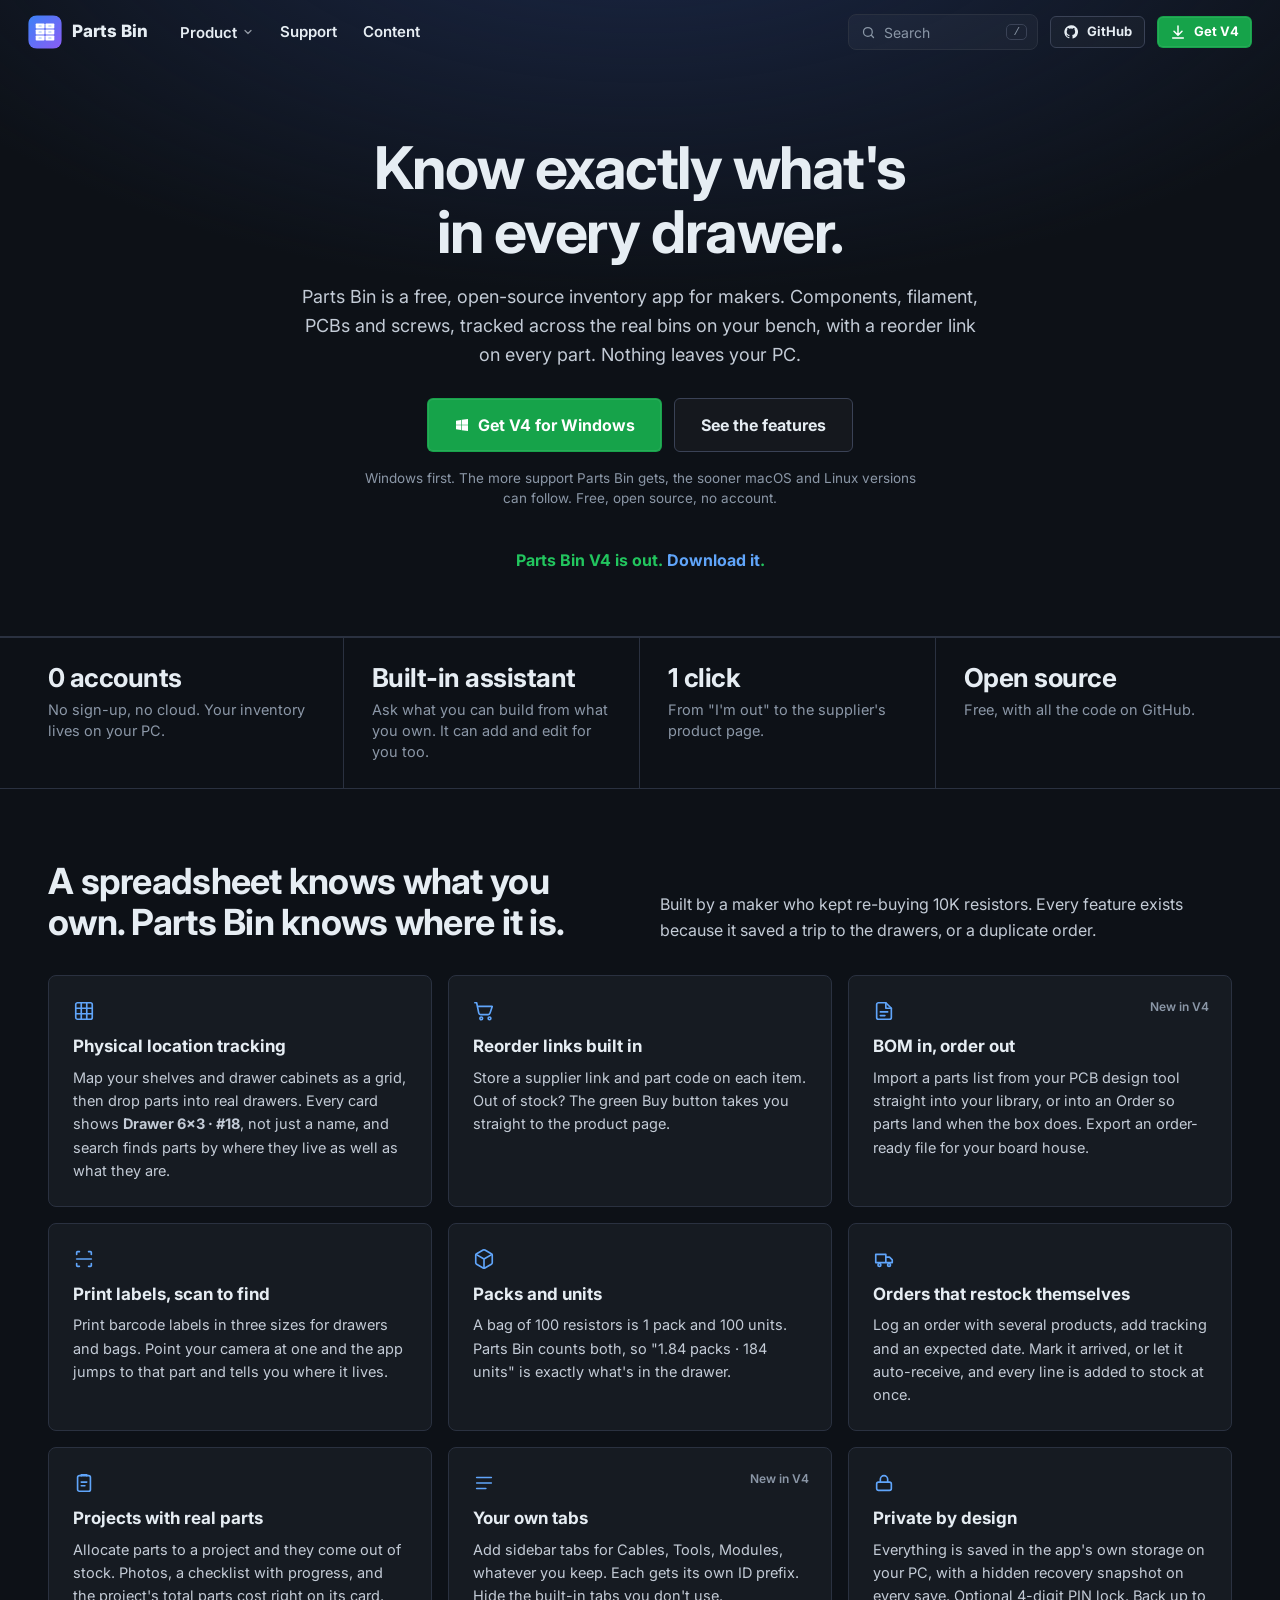
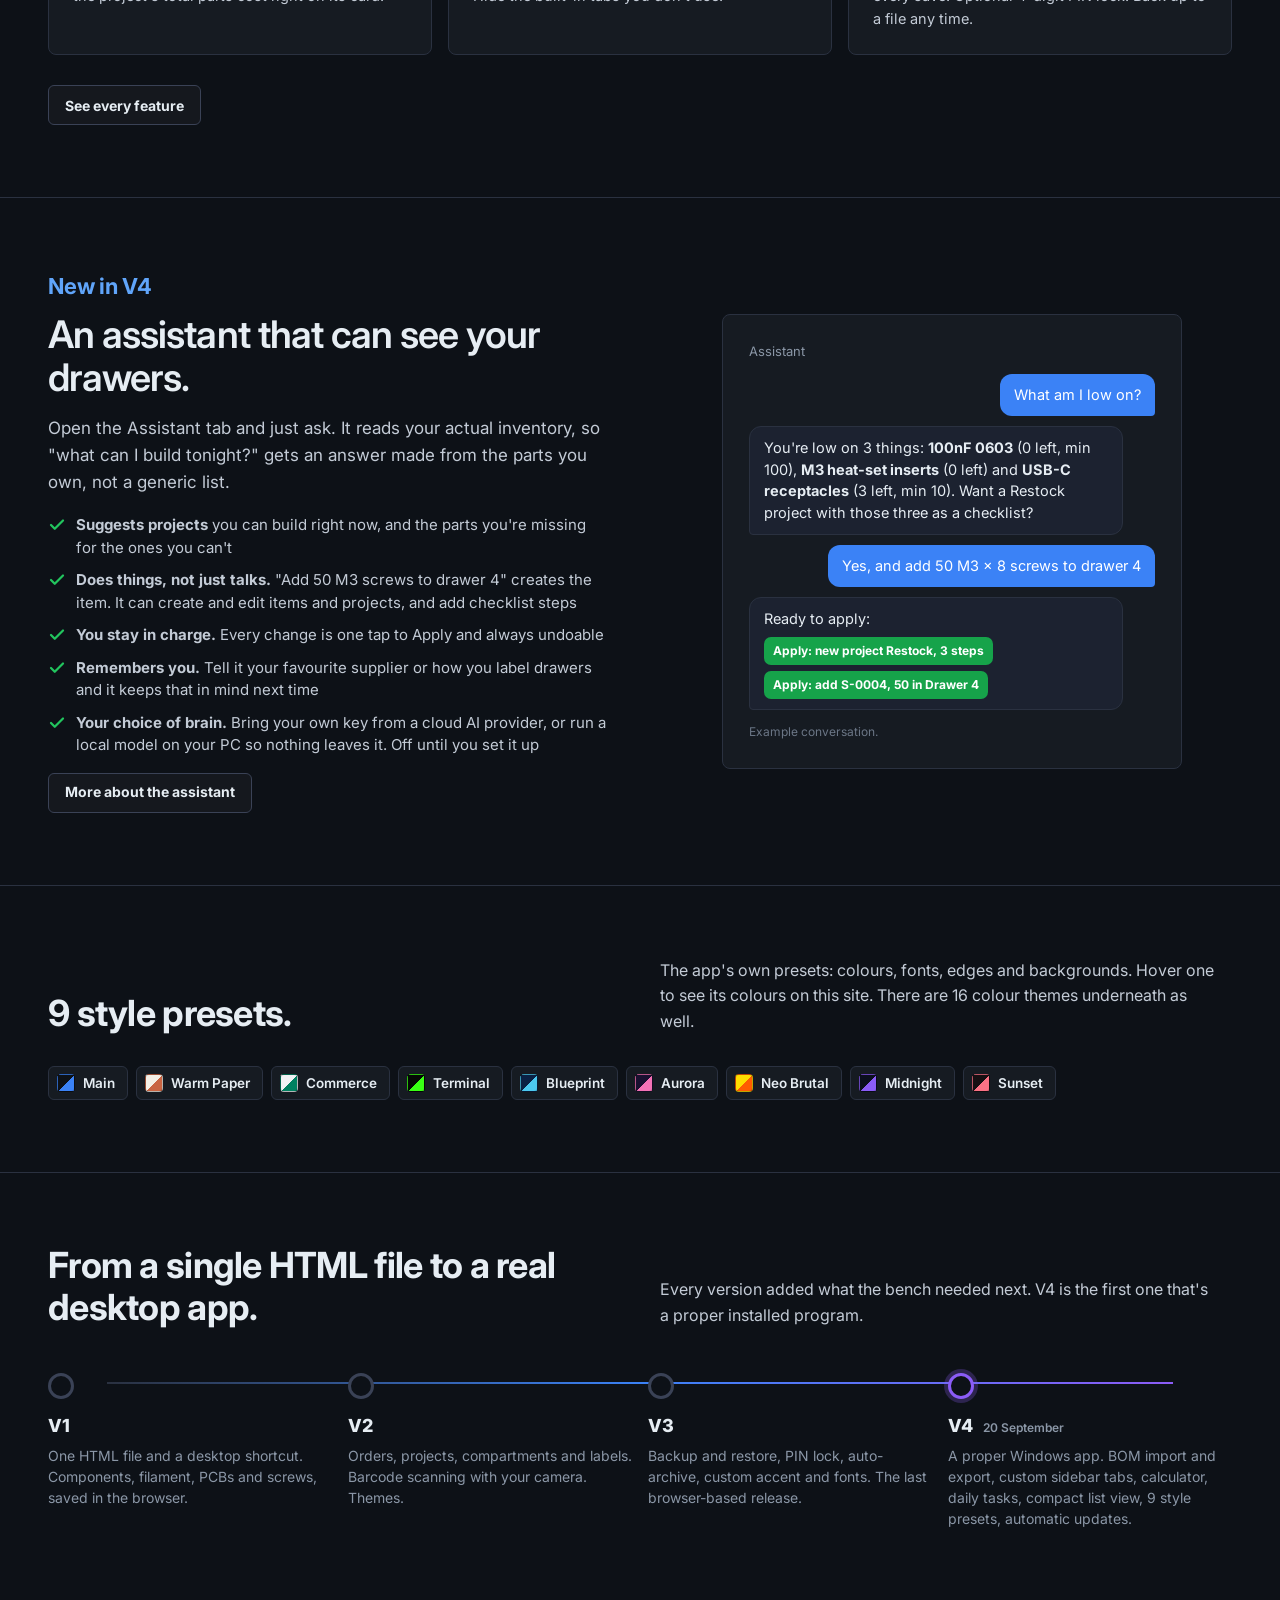
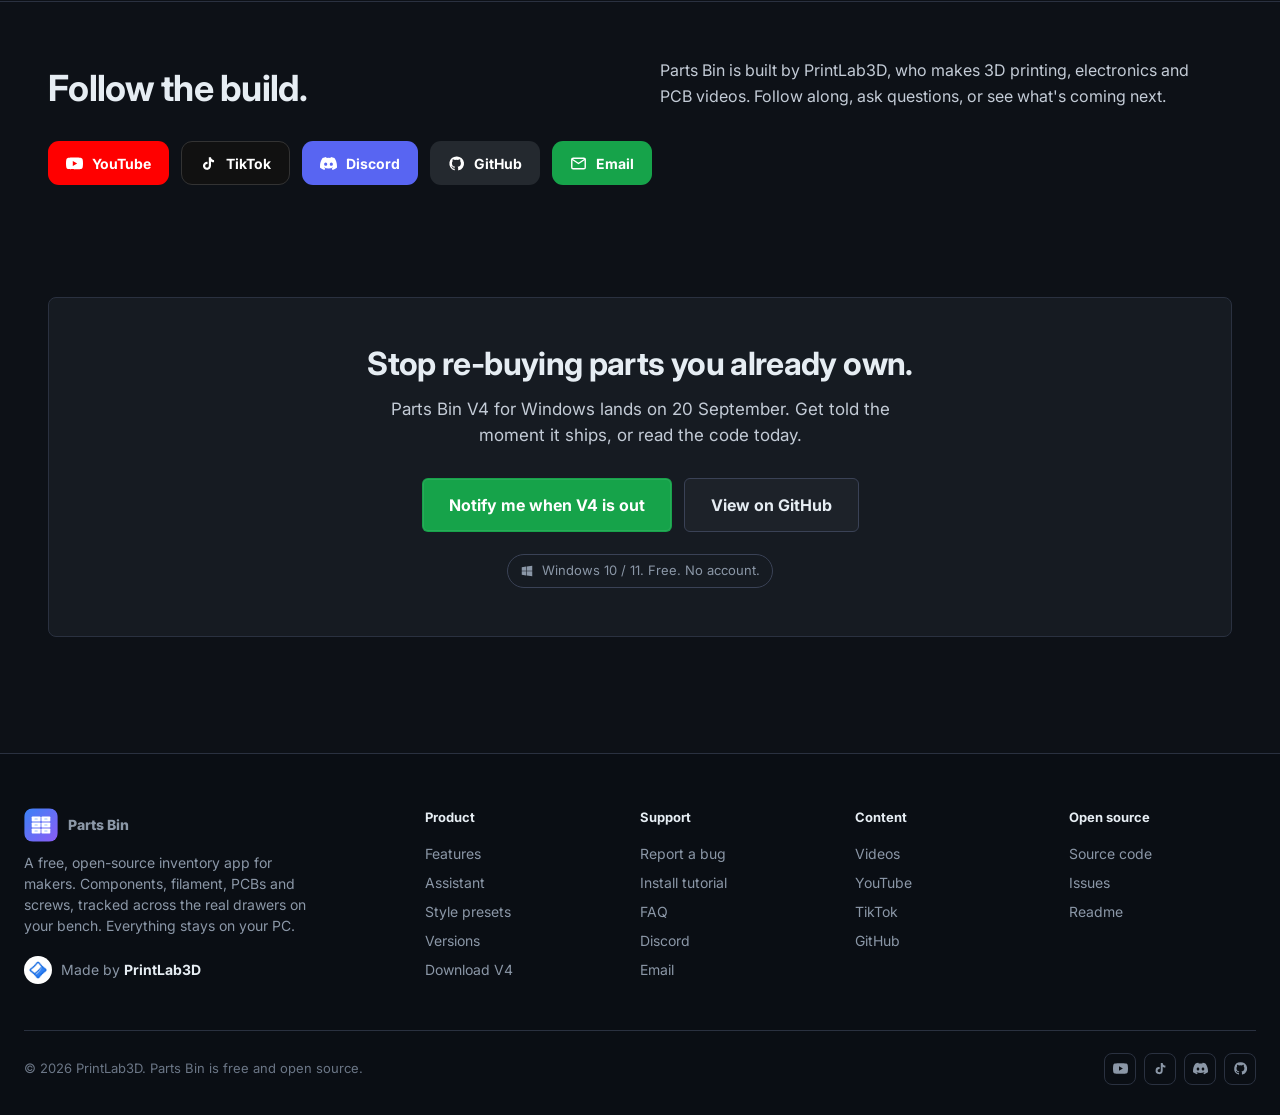
==== commit b0a9df4d: "Add the V4 assistant to the home page, features page, menu and search Co-Authored-By: Claude Opus 5 " ====
--- a/index.html
+++ b/index.html
@@ -44,7 +44,7 @@
 <!-- ================= STATS ================= -->
 <div class="stats4"><div class="wrap">
   <div class="s rv"><b>0 accounts</b><span>No sign-up, no cloud. Your inventory lives on your PC.</span></div>
-  <div class="s rv d1"><b>9 presets</b><span>Full style presets that rebuild the app, plus 16 colour themes.</span></div>
+  <div class="s rv d1"><b>Built-in assistant</b><span>Ask what you can build from what you own. It can add and edit for you too.</span></div>
   <div class="s rv d2"><b>1 click</b><span>From "I'm out" to the supplier's product page.</span></div>
   <div class="s rv d3"><b>Open source</b><span>Free, with all the code on GitHub.</span></div>
 </div></div>
@@ -68,6 +68,39 @@
       <div class="fcard rv d2"><div class="ic"><svg viewBox="0 0 24 24" fill="none" stroke="currentColor" stroke-width="1.8" stroke-linecap="round" stroke-linejoin="round"><rect x="4" y="11" width="16" height="9" rx="2"/><path d="M8 11V8a4 4 0 0 1 8 0v3"/></svg></div><h3>Private by design</h3><p>Everything is saved in the app's own storage on your PC, with a hidden recovery snapshot on every save. Optional 4-digit PIN lock. Back up to a file any time.</p></div>
     </div>
     <div style="margin-top:30px"><a class="btn btn-ghost" href="features.html">See every feature</a></div>
+  </div>
+</section>
+
+<!-- ================= AI ASSISTANT ================= -->
+<section class="sec bt" id="ai">
+  <div class="wrap">
+    <div class="split" style="padding:0">
+      <div class="txt">
+        <span class="kicker">New in V4</span>
+        <h3>An assistant that can see your drawers.</h3>
+        <p>Open the Assistant tab and just ask. It reads your actual inventory, so "what can I build tonight?" gets an answer made from the parts you own, not a generic list.</p>
+        <ul>
+        <li><svg viewBox="0 0 24 24" fill="none" stroke="currentColor" stroke-width="3" stroke-linecap="round" stroke-linejoin="round"><path d="M20 6 9 17l-5-5"/></svg><span><b>Suggests projects</b> you can build right now, and the parts you're missing for the ones you can't</span></li>
+        <li><svg viewBox="0 0 24 24" fill="none" stroke="currentColor" stroke-width="3" stroke-linecap="round" stroke-linejoin="round"><path d="M20 6 9 17l-5-5"/></svg><span><b>Does things, not just talks.</b> "Add 50 M3 screws to drawer 4" creates the item. It can create and edit items and projects, and add checklist steps</span></li>
+        <li><svg viewBox="0 0 24 24" fill="none" stroke="currentColor" stroke-width="3" stroke-linecap="round" stroke-linejoin="round"><path d="M20 6 9 17l-5-5"/></svg><span><b>You stay in charge.</b> Every change is one tap to Apply and always undoable</span></li>
+        <li><svg viewBox="0 0 24 24" fill="none" stroke="currentColor" stroke-width="3" stroke-linecap="round" stroke-linejoin="round"><path d="M20 6 9 17l-5-5"/></svg><span><b>Remembers you.</b> Tell it your favourite supplier or how you label drawers and it keeps that in mind next time</span></li>
+        <li><svg viewBox="0 0 24 24" fill="none" stroke="currentColor" stroke-width="3" stroke-linecap="round" stroke-linejoin="round"><path d="M20 6 9 17l-5-5"/></svg><span><b>Your choice of brain.</b> Bring your own key from a cloud AI provider, or run a local model on your PC so nothing leaves it. Off until you set it up</span></li>
+        </ul>
+        <p style="margin-top:16px"><a class="btn btn-ghost" href="features.html#ai">More about the assistant</a></p>
+      </div>
+      <div class="art">
+        <div class="fcard" style="width:100%;max-width:460px">
+          <p style="color:var(--mut);font-size:13px;margin-bottom:12px">Assistant</p>
+          <div style="display:flex;flex-direction:column;gap:10px;font-size:14.5px;line-height:1.5">
+            <div style="align-self:flex-end;background:var(--accent);color:#fff;padding:10px 14px;border-radius:12px;border-bottom-right-radius:4px;max-width:85%">What am I low on?</div>
+            <div style="align-self:flex-start;background:var(--bg3);border:1px solid var(--line);padding:10px 14px;border-radius:12px;border-bottom-left-radius:4px;max-width:92%">You're low on 3 things: <b>100nF 0603</b> (0 left, min 100), <b>M3 heat-set inserts</b> (0 left) and <b>USB-C receptacles</b> (3 left, min 10). Want a Restock project with those three as a checklist?</div>
+            <div style="align-self:flex-end;background:var(--accent);color:#fff;padding:10px 14px;border-radius:12px;border-bottom-right-radius:4px;max-width:85%">Yes, and add 50 M3 x 8 screws to drawer 4</div>
+            <div style="align-self:flex-start;background:var(--bg3);border:1px solid var(--line);padding:10px 14px;border-radius:12px;border-bottom-left-radius:4px;max-width:92%">Ready to apply:<div style="margin-top:8px;display:flex;gap:6px;flex-wrap:wrap"><span style="font-size:12px;font-weight:700;padding:5px 9px;border-radius:7px;background:var(--green2);color:#fff">Apply: new project Restock, 3 steps</span><span style="font-size:12px;font-weight:700;padding:5px 9px;border-radius:7px;background:var(--green2);color:#fff">Apply: add S-0004, 50 in Drawer 4</span></div></div>
+          </div>
+          <p style="color:var(--mut2);font-size:12px;margin-top:12px">Example conversation.</p>
+        </div>
+      </div>
+    </div>
   </div>
 </section>
 
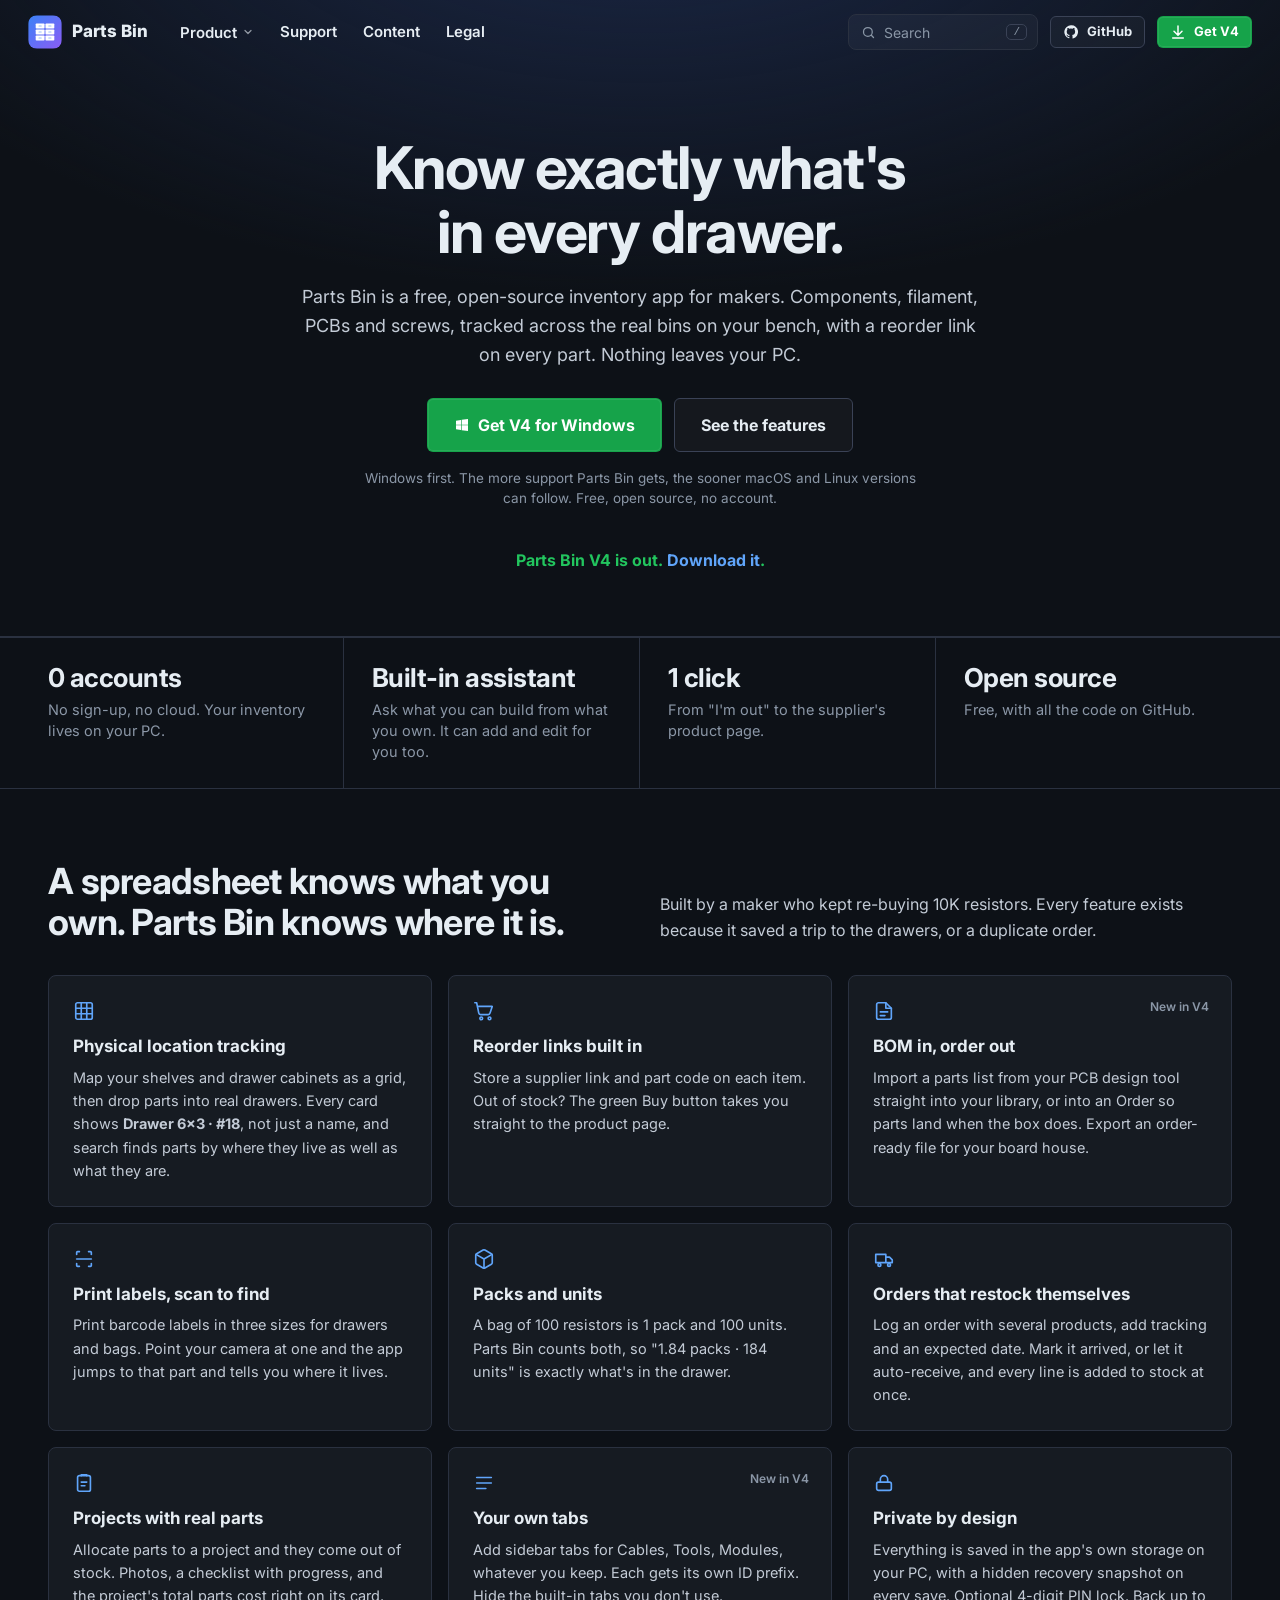
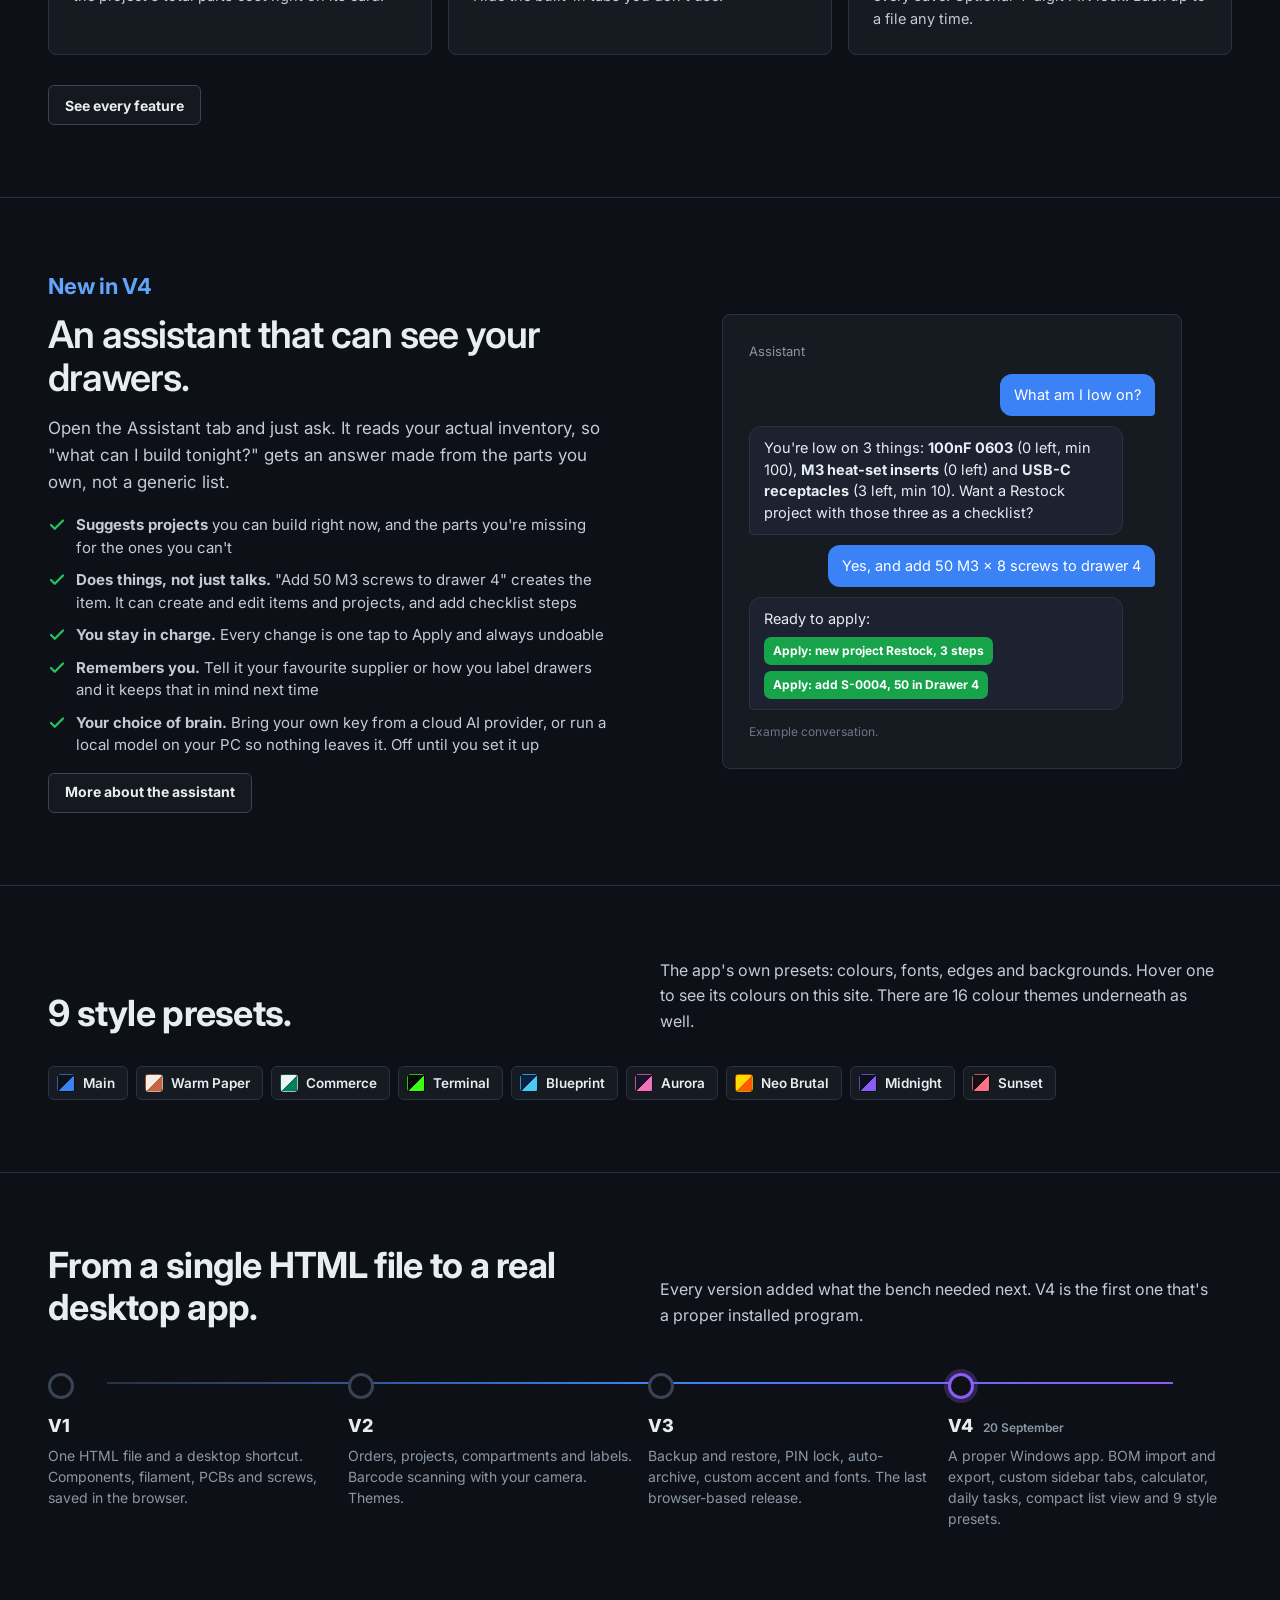
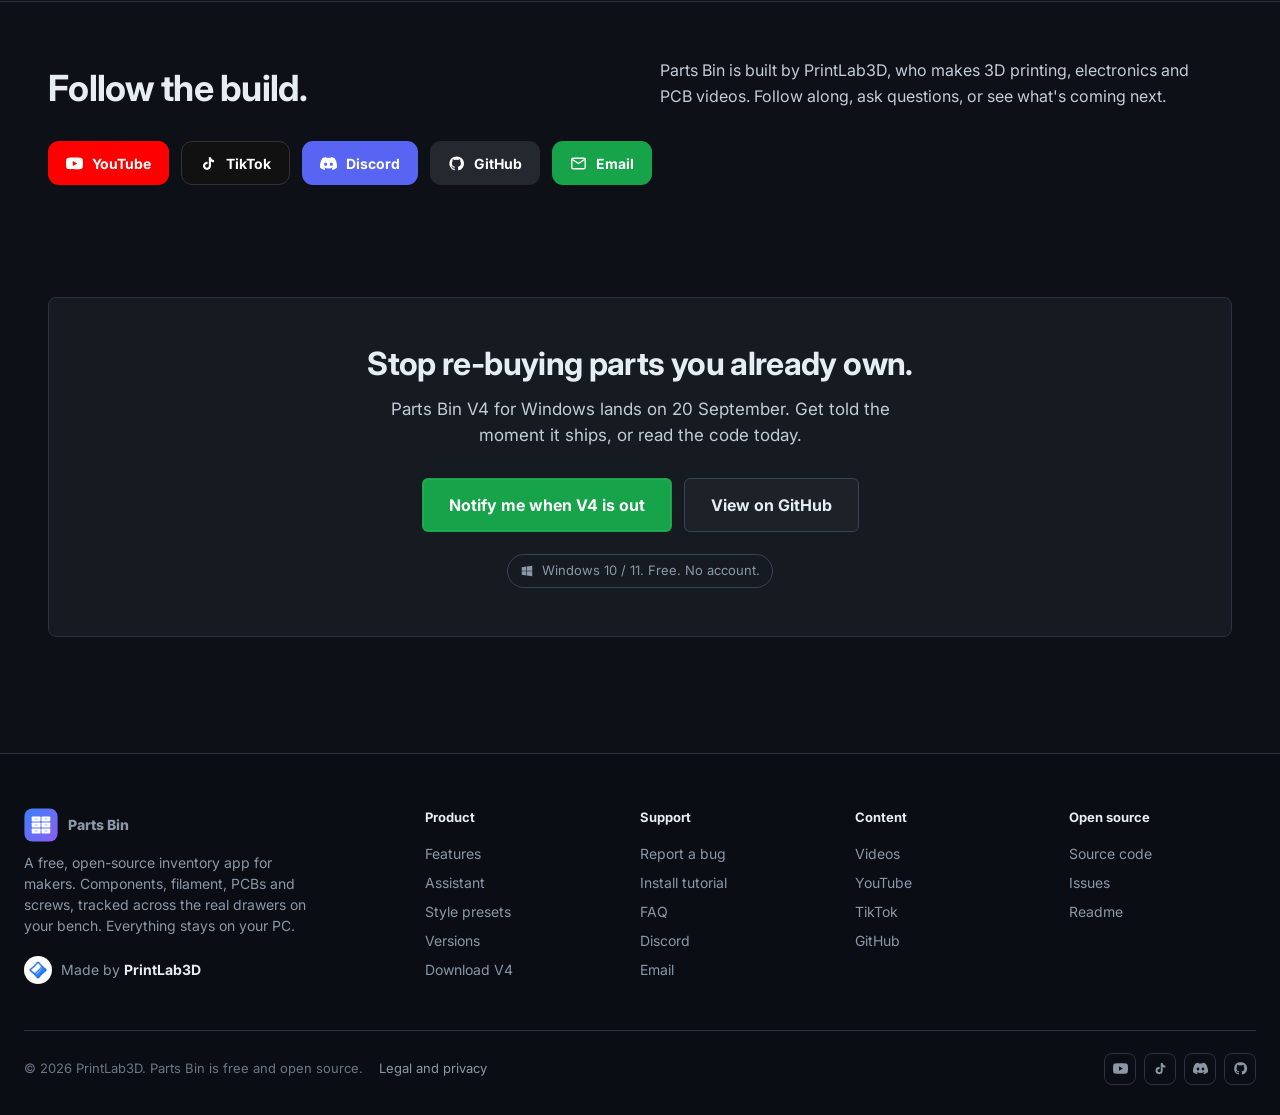
==== commit 32757bcc: "Add legal page, drop auto-update claims, link terms from Download - New legal.html: disclaimer, priv" ====
--- a/index.html
+++ b/index.html
@@ -126,7 +126,7 @@
       <div class="v rv"><h4>V1</h4><p>One HTML file and a desktop shortcut. Components, filament, PCBs and screws, saved in the browser.</p></div>
       <div class="v rv d1"><h4>V2</h4><p>Orders, projects, compartments and labels. Barcode scanning with your camera. Themes.</p></div>
       <div class="v rv d2"><h4>V3</h4><p>Backup and restore, PIN lock, auto-archive, custom accent and fonts. The last browser-based release.</p></div>
-      <div class="v now rv d3"><h4>V4 <small>20 September</small></h4><p>A proper Windows app. BOM import and export, custom sidebar tabs, calculator, daily tasks, compact list view, 9 style presets, automatic updates.</p></div>
+      <div class="v now rv d3"><h4>V4 <small>20 September</small></h4><p>A proper Windows app. BOM import and export, custom sidebar tabs, calculator, daily tasks, compact list view and 9 style presets.</p></div>
     </div>
   </div>
 </section>
--- a/assets/css/site.css
+++ b/assets/css/site.css
@@ -249,6 +249,7 @@
 @keyframes blink{50%{opacity:.3}}
 .dlcard .big{width:100%;height:56px;font-size:16px;border-radius:var(--rad)}
 .dlcard button.big{opacity:.55;cursor:not-allowed}
+.dlcard .agree{margin-top:10px;font-size:12.5px;color:var(--mut);line-height:1.5}
 .dlcard .meta{display:grid;grid-template-columns:1fr 1fr;gap:10px;margin-top:18px}
 .dlcard .meta div{font-size:13px;color:var(--mut);background:var(--bg);border:1px solid var(--line);padding:10px 12px;border-radius:10px}
 .dlcard .meta div b{display:block;color:var(--txt);font-size:14px}
@@ -335,6 +336,7 @@
 .fcols .about p{font-size:14px;color:var(--mut);max-width:300px;margin-top:10px;line-height:1.5}
 .fbot{display:flex;gap:16px;align-items:center;flex-wrap:wrap;margin-top:40px;padding-top:22px;border-top:1px solid var(--line);font-size:13px;color:var(--mut2)}
 .fbot .sp{flex:1}
+.fbot .legal{color:var(--mut)}.fbot .legal:hover{color:var(--txt);text-decoration:none}
 .fbot .ico{display:flex;gap:8px}
 .fbot .ico a{width:32px;height:32px;border-radius:8px;display:grid;place-items:center;color:var(--mut);border:1px solid var(--line)}
 .fbot .ico a:hover{color:var(--txt);border-color:var(--line2)}
